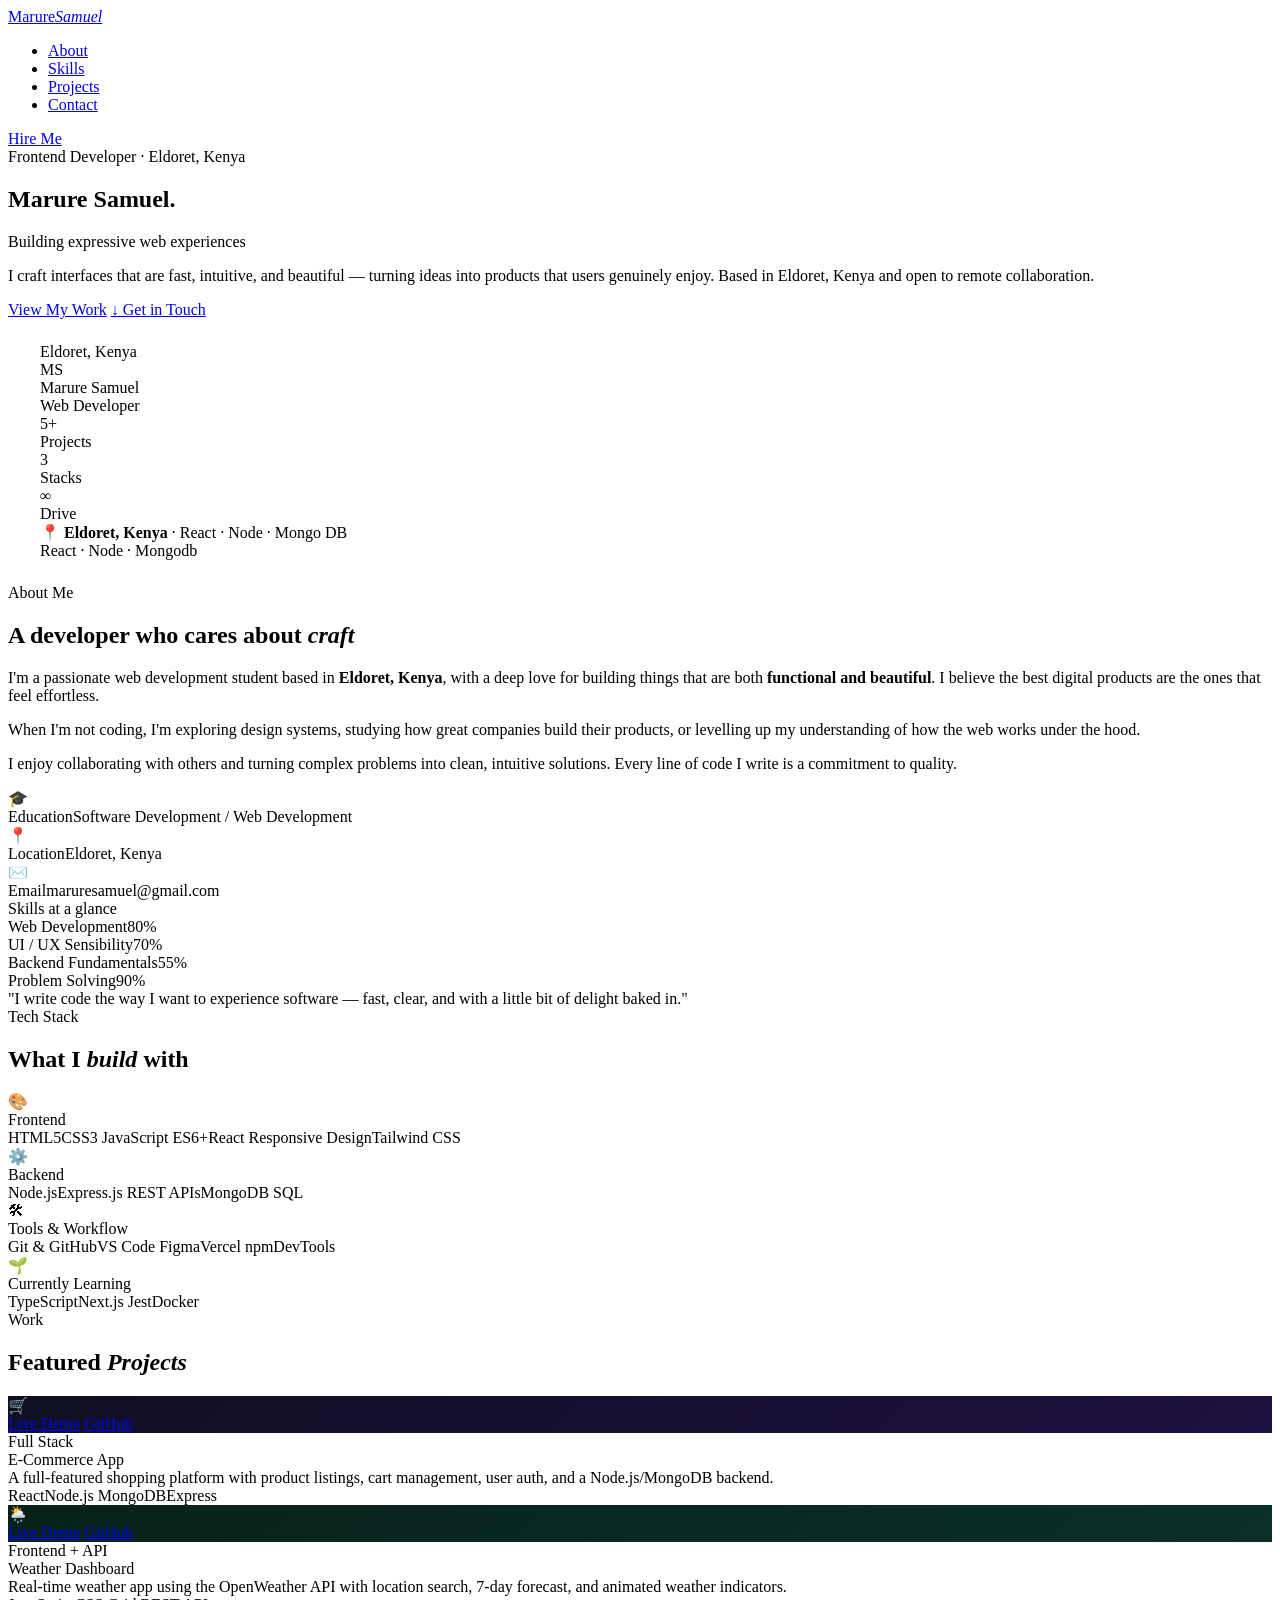
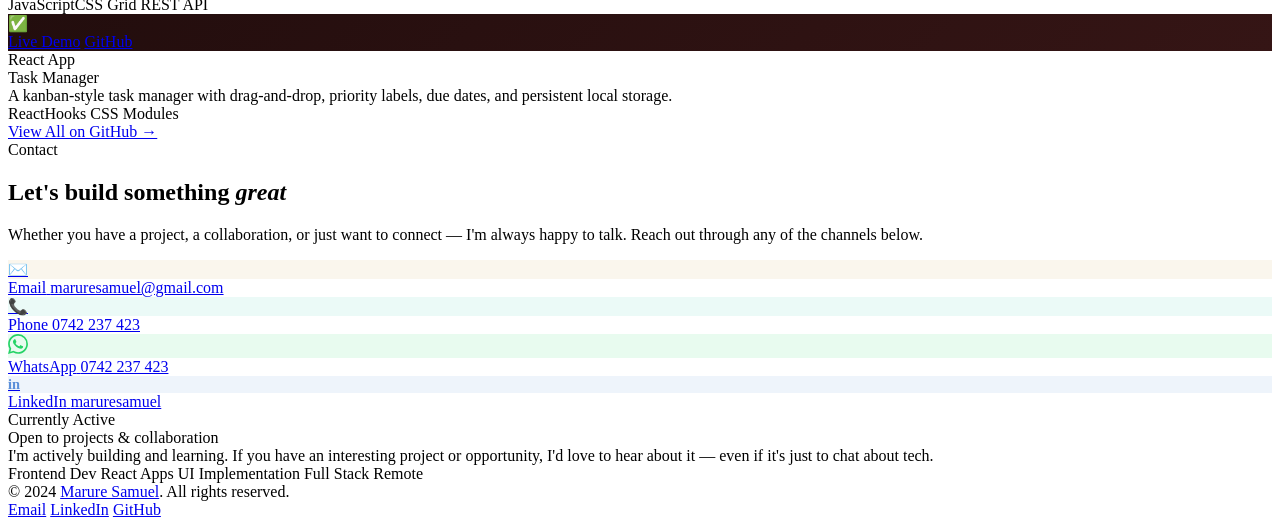
==== index.html @ 9e418465 "put script js on html file" ====
<!DOCTYPE html>
<html lang="en">
<head>
  <meta charset="UTF-8"/>
  <meta name="viewport" content="width=device-width, initial-scale=1.0"/>
  <title>Marure Samuel — Web Developer</title>
  <link href="https://fonts.googleapis.com/css2?family=Playfair+Display:ital,wght@0,700;0,900;1,700&family=Outfit:wght@300;400;500;600&display=swap" rel="stylesheet"/>
  <link rel="stylesheet" href="styles.css">
</head>
<body>
  <script src="script.js"></script>

<div id="cur"></div>
<div id="cur-ring"></div>

<!-- ── NAV ── -->
<nav id="nav">
  <a href="#hero" class="logo">Marure<em>Samuel</em></a>
  <div class="nav-right">
    <ul class="nav-links">
      <li><a href="#about">About</a></li>
      <li><a href="#skills">Skills</a></li>
      <li><a href="#projects">Projects</a></li>
      <li><a href="#contact">Contact</a></li>
    </ul>
    <a href="https://wa.me/254742237423?text=Hello%20Marure%2C%20I%20visited%20your%20portfolio%20and%20I%20am%20interested%20in%20your%20web%20development%20services.%20I%20would%20love%20to%20discuss%20a%20potential%20project%20with%20you.%20Are%20you%20available%20for%20a%20quick%20chat%3F" class="nav-cta" target="_blank">Hire Me</a>
  </div>
</nav>

<!-- ── HERO ── -->
<section id="hero">
  <div class="hero-left">
    <div class="hero-eyebrow">
      <div class="eyebrow-line"></div>
      <span class="eyebrow-text">Frontend Developer · Eldoret, Kenya</span>
    </div>
    <h1 class="hero-title">
      <span class="name-line">Marure</span>
      <span class="italic-line">Samuel.</span>
    </h1>
    <div class="hero-role">
      <span class="role-dot"></span>
      Building expressive web experiences
    </div>
    <p class="hero-desc">
      I craft interfaces that are fast, intuitive, and beautiful — turning ideas into products that users genuinely enjoy. Based in Eldoret, Kenya and open to remote collaboration.
    </p>
    <div class="hero-actions">
      <a href="#projects" class="btn-gold">View My Work</a>
      <a href="#contact" class="btn-ghost">↓ Get in Touch</a>
    </div>
  </div>

  <div class="hero-right">
    <div style="position:relative; padding:1.5rem 2rem;">
      <div class="chip chip-a">
        <span class="chip-dot" style="background:var(--mint)"></span>
        Eldoret, Kenya
      </div>
      <div class="id-card">
        <div class="id-card-top"></div>
        <div class="id-card-body">
          <div class="id-monogram">MS</div>
          <div class="id-name">Marure Samuel</div>
          <div class="id-role-label">Web Developer</div>
          <div class="id-divider"></div>
          <div class="id-stats">
            <div>
              <div class="id-stat-num">5+</div>
              <div class="id-stat-label">Projects</div>
            </div>
            <div>
              <div class="id-stat-num">3</div>
              <div class="id-stat-label">Stacks</div>
            </div>
            <div>
              <div class="id-stat-num">∞</div>
              <div class="id-stat-label">Drive</div>
            </div>
          </div>
          <div class="id-location">📍 <strong>Eldoret, Kenya</strong>&nbsp;·&nbsp;React · Node · Mongo DB</div>
        </div>
      </div>
      <div class="chip chip-b">
        <span class="chip-dot" style="background:var(--gold)"></span>
        React · Node · Mongodb
      </div>
    </div>
  </div>
</section>

<!-- ── ABOUT ── -->
<section id="about">
  <div class="about-layout">
    <div class="reveal">
      <div class="sec-label"><div class="sec-label-line"></div><span class="sec-label-text">About Me</span></div>
      <h2 class="sec-title">A developer who cares about <em>craft</em></h2>
      <div class="about-text">
        <p>I'm a passionate web development student based in <strong>Eldoret, Kenya</strong>, with a deep love for building things that are both <strong>functional and beautiful</strong>. I believe the best digital products are the ones that feel effortless.</p>
        <p>When I'm not coding, I'm exploring design systems, studying how great companies build their products, or levelling up my understanding of how the web works under the hood.</p>
        <p>I enjoy collaborating with others and turning complex problems into clean, intuitive solutions. Every line of code I write is a commitment to quality.</p>
      </div>
      <div class="about-facts">
        <div class="fact-row">
          <span class="fact-icon">🎓</span>
          <div><span class="fact-label">Education</span><span class="fact-value">Software Development / Web Development</span></div>
        </div>
        <div class="fact-row">
          <span class="fact-icon">📍</span>
          <div><span class="fact-label">Location</span><span class="fact-value">Eldoret, Kenya</span></div>
        </div>
        <div class="fact-row">
          <span class="fact-icon">✉️</span>
          <div><span class="fact-label">Email</span><span class="fact-value">maruresamuel@gmail.com</span></div>
        </div>
      </div>
    </div>

    <div class="reveal" style="transition-delay:.15s">
      <div class="glance-card">
        <div class="glance-title">Skills at a glance</div>
        <div class="glance-row">
          <div class="glance-row-top"><span class="glance-skill-name">Web Development</span><span class="glance-pct">80%</span></div>
          <div class="glance-bar"><div class="glance-fill" style="width:80%;background:linear-gradient(90deg,var(--gold),var(--coral));"></div></div>
        </div>
        <div class="glance-row">
          <div class="glance-row-top"><span class="glance-skill-name">UI / UX Sensibility</span><span class="glance-pct">70%</span></div>
          <div class="glance-bar"><div class="glance-fill" style="width:70%;background:linear-gradient(90deg,var(--mint),var(--gold));"></div></div>
        </div>
        <div class="glance-row">
          <div class="glance-row-top"><span class="glance-skill-name">Backend Fundamentals</span><span class="glance-pct">55%</span></div>
          <div class="glance-bar"><div class="glance-fill" style="width:55%;background:linear-gradient(90deg,var(--coral),var(--mint));"></div></div>
        </div>
        <div class="glance-row">
          <div class="glance-row-top"><span class="glance-skill-name">Problem Solving</span><span class="glance-pct">90%</span></div>
          <div class="glance-bar"><div class="glance-fill" style="width:90%;background:linear-gradient(90deg,var(--gold),var(--mint));"></div></div>
        </div>
        <div class="glance-quote">"I write code the way I want to experience software — fast, clear, and with a little bit of delight baked in."</div>
      </div>
    </div>
  </div>
</section>

<!-- ── SKILLS ── -->
<section id="skills">
  <div class="reveal">
    <div class="sec-label"><div class="sec-label-line"></div><span class="sec-label-text">Tech Stack</span></div>
    <h2 class="sec-title">What I <em>build</em> with</h2>
  </div>
  <div class="skills-layout">
    <div class="skill-block reveal">
      <div class="skill-block-icon">🎨</div>
      <div class="skill-block-title">Frontend</div>
      <div class="tag-list">
        <span class="tag">HTML5</span><span class="tag">CSS3</span>
        <span class="tag">JavaScript ES6+</span><span class="tag">React</span>
        <span class="tag">Responsive Design</span><span class="tag">Tailwind CSS</span>
      </div>
    </div>
    <div class="skill-block reveal" style="transition-delay:.08s">
      <div class="skill-block-icon">⚙️</div>
      <div class="skill-block-title">Backend</div>
      <div class="tag-list">
        <span class="tag">Node.js</span><span class="tag">Express.js</span>
        <span class="tag">REST APIs</span><span class="tag">MongoDB</span>
        <span class="tag">SQL</span>
      </div>
    </div>
    <div class="skill-block reveal" style="transition-delay:.16s">
      <div class="skill-block-icon">🛠</div>
      <div class="skill-block-title">Tools &amp; Workflow</div>
      <div class="tag-list">
        <span class="tag">Git &amp; GitHub</span><span class="tag">VS Code</span>
        <span class="tag">Figma</span><span class="tag">Vercel</span>
        <span class="tag">npm</span><span class="tag">DevTools</span>
      </div>
    </div>
    <div class="skill-block reveal" style="transition-delay:.24s">
      <div class="skill-block-icon">🌱</div>
      <div class="skill-block-title">Currently Learning</div>
      <div class="tag-list">
        <span class="tag learning">TypeScript</span><span class="tag learning">Next.js</span>
        <span class="tag learning">Jest</span><span class="tag learning">Docker</span>
      </div>
    </div>
  </div>
</section>

<!-- ── PROJECTS ── -->
<section id="projects">
  <div class="reveal">
    <div class="sec-label"><div class="sec-label-line"></div><span class="sec-label-text">Work</span></div>
    <h2 class="sec-title">Featured <em>Projects</em></h2>
  </div>
  <div class="projects-layout">

    <div class="proj reveal">
      <div class="proj-thumb" style="background:linear-gradient(135deg,#0f0f22,#1e1040);">
        🛒
        <div class="proj-thumb-overlay">
          <a href="#" class="proj-link filled">Live Demo</a>
          <a href="#" class="proj-link outline">GitHub</a>
        </div>
      </div>
      <div class="proj-body">
        <div class="proj-category" style="color:var(--gold)">Full Stack</div>
        <div class="proj-name">E-Commerce App</div>
        <div class="proj-desc">A full-featured shopping platform with product listings, cart management, user auth, and a Node.js/MongoDB backend.</div>
        <div class="proj-stack">
          <span class="proj-chip">React</span><span class="proj-chip">Node.js</span>
          <span class="proj-chip">MongoDB</span><span class="proj-chip">Express</span>
        </div>
      </div>
    </div>

    <div class="proj reveal" style="transition-delay:.1s">
      <div class="proj-thumb" style="background:linear-gradient(135deg,#07211a,#0a3028);">
        🌦️
        <div class="proj-thumb-overlay">
          <a href="#" class="proj-link filled">Live Demo</a>
          <a href="#" class="proj-link outline">GitHub</a>
        </div>
      </div>
      <div class="proj-body">
        <div class="proj-category" style="color:var(--mint)">Frontend + API</div>
        <div class="proj-name">Weather Dashboard</div>
        <div class="proj-desc">Real-time weather app using the OpenWeather API with location search, 7-day forecast, and animated weather indicators.</div>
        <div class="proj-stack">
          <span class="proj-chip">JavaScript</span><span class="proj-chip">CSS Grid</span>
          <span class="proj-chip">REST API</span>
        </div>
      </div>
    </div>

    <div class="proj reveal" style="transition-delay:.2s">
      <div class="proj-thumb" style="background:linear-gradient(135deg,#220d0d,#351515);">
        ✅
        <div class="proj-thumb-overlay">
          <a href="#" class="proj-link filled">Live Demo</a>
          <a href="#" class="proj-link outline">GitHub</a>
        </div>
      </div>
      <div class="proj-body">
        <div class="proj-category" style="color:var(--coral)">React App</div>
        <div class="proj-name">Task Manager</div>
        <div class="proj-desc">A kanban-style task manager with drag-and-drop, priority labels, due dates, and persistent local storage.</div>
        <div class="proj-stack">
          <span class="proj-chip">React</span><span class="proj-chip">Hooks</span>
          <span class="proj-chip">CSS Modules</span>
        </div>
      </div>
    </div>

  </div>
  <div class="view-more reveal">
    <a href="https://github.com/maruresamuel" class="btn-outline" target="_blank">View All on GitHub →</a>
  </div>
</section>

<!-- ── CONTACT ── -->
<section id="contact">
  <div class="contact-layout">
    <div class="reveal">
      <div class="sec-label"><div class="sec-label-line"></div><span class="sec-label-text">Contact</span></div>
      <h2 class="sec-title">Let's build something <em>great</em></h2>
      <p class="contact-sub">Whether you have a project, a collaboration, or just want to connect — I'm always happy to talk. Reach out through any of the channels below.</p>
      <div class="contact-cards">

        <a href="mailto:maruresamuel@gmail.com?subject=Web%20Development%20Enquiry%20%E2%80%94%20Let%27s%20Work%20Together&body=Hello%20Marure%2C%0A%0AI%20came%20across%20your%20portfolio%20and%20I%20am%20impressed%20by%20your%20work.%20I%20am%20interested%20in%20your%20web%20development%20services%20and%20would%20love%20to%20discuss%20a%20potential%20project%20with%20you.%0A%0AHere%20is%20a%20brief%20overview%20of%20what%20I%20have%20in%20mind%3A%0A%0A%5BPlease%20describe%20your%20project%20here%5D%0A%0AKindly%20let%20me%20know%20your%20availability%20for%20a%20call%20or%20meeting.%0A%0ALooking%20forward%20to%20hearing%20from%20you.%0A%0ABest%20regards%2C%0A%5BYour%20Name%5D" class="contact-card c-email">
          <div class="cc-icon" style="background:rgba(201,168,76,0.1);">✉️</div>
          <div>
            <span class="cc-label">Email</span>
            <span class="cc-value">maruresamuel@gmail.com</span>
          </div>
        </a>

        <a href="tel:+254742237423" class="contact-card c-phone">
          <div class="cc-icon" style="background:rgba(62,207,178,0.1);">📞</div>
          <div>
            <span class="cc-label">Phone</span>
            <span class="cc-value">0742 237 423</span>
          </div>
        </a>

        <!-- WhatsApp with pre-filled professional message -->
        <a href="https://wa.me/254742237423?text=Hello%20Marure%2C%20I%20visited%20your%20portfolio%20and%20I%20am%20interested%20in%20your%20web%20development%20services.%20I%20would%20love%20to%20discuss%20a%20potential%20project%20with%20you.%20Are%20you%20available%20for%20a%20quick%20chat%3F"
           class="contact-card c-whatsapp" target="_blank">
          <div class="cc-icon" style="background:rgba(37,211,102,0.1);">
            <svg width="20" height="20" viewBox="0 0 24 24" fill="#25d366">
              <path d="M17.472 14.382c-.297-.149-1.758-.867-2.03-.967-.273-.099-.471-.148-.67.15-.197.297-.767.966-.94 1.164-.173.199-.347.223-.644.075-.297-.15-1.255-.463-2.39-1.475-.883-.788-1.48-1.761-1.653-2.059-.173-.297-.018-.458.13-.606.134-.133.298-.347.446-.52.149-.174.198-.298.298-.497.099-.198.05-.371-.025-.52-.075-.149-.669-1.612-.916-2.207-.242-.579-.487-.5-.669-.51-.173-.008-.371-.01-.57-.01-.198 0-.52.074-.792.372-.272.297-1.04 1.016-1.04 2.479 0 1.462 1.065 2.875 1.213 3.074.149.198 2.096 3.2 5.077 4.487.709.306 1.262.489 1.694.625.712.227 1.36.195 1.871.118.571-.085 1.758-.719 2.006-1.413.248-.694.248-1.289.173-1.413-.074-.124-.272-.198-.57-.347m-5.421 7.403h-.004a9.87 9.87 0 01-5.031-1.378l-.361-.214-3.741.982.998-3.648-.235-.374a9.86 9.86 0 01-1.51-5.26c.001-5.45 4.436-9.884 9.888-9.884 2.64 0 5.122 1.03 6.988 2.898a9.825 9.825 0 012.893 6.994c-.003 5.45-4.437 9.884-9.885 9.884m8.413-18.297A11.815 11.815 0 0012.05 0C5.495 0 .16 5.335.157 11.892c0 2.096.547 4.142 1.588 5.945L.057 24l6.305-1.654a11.882 11.882 0 005.683 1.448h.005c6.554 0 11.89-5.335 11.893-11.893a11.821 11.821 0 00-3.48-8.413z"/>
            </svg>
          </div>
          <div>
            <span class="cc-label">WhatsApp</span>
            <span class="cc-value">0742 237 423</span>
          </div>
        </a>

        <a href="https://linkedin.com/in/maruresamuel" class="contact-card c-li" target="_blank">
          <div class="cc-icon" style="background:rgba(91,143,217,0.1); font-weight:700; font-size:.9rem; color:#5b8fd9;">in</div>
          <div>
            <span class="cc-label">LinkedIn</span>
            <span class="cc-value">maruresamuel</span>
          </div>
        </a>

      </div>
    </div>

    <div class="reveal" style="transition-delay:.15s">
      <div class="avail-block">
        <div class="avail-status"><span class="avail-dot"></span>Currently Active</div>
        <div class="avail-title">Open to projects &amp; collaboration</div>
        <div class="avail-desc">I'm actively building and learning. If you have an interesting project or opportunity, I'd love to hear about it — even if it's just to chat about tech.</div>
        <div class="avail-tags">
          <span class="avail-tag">Frontend Dev</span>
          <span class="avail-tag">React Apps</span>
          <span class="avail-tag">UI Implementation</span>
          <span class="avail-tag">Full Stack</span>
          <span class="avail-tag">Remote</span>
        </div>
      </div>
    </div>
  </div>
</section>

<!-- ── FOOTER ── -->
<footer>
  <span>© 2024 <a href="#hero">Marure Samuel</a>. All rights reserved.</span>
  <div class="footer-links">
    <a href="mailto:maruresamuel@gmail.com?subject=Web%20Development%20Enquiry%20%E2%80%94%20Let%27s%20Work%20Together&body=Hello%20Marure%2C%0A%0AI%20came%20across%20your%20portfolio%20and%20I%20am%20impressed%20by%20your%20work.%20I%20am%20interested%20in%20your%20web%20development%20services%20and%20would%20love%20to%20discuss%20a%20potential%20project%20with%20you.%0A%0AHere%20is%20a%20brief%20overview%20of%20what%20I%20have%20in%20mind%3A%0A%0A%5BPlease%20describe%20your%20project%20here%5D%0A%0AKindly%20let%20me%20know%20your%20availability%20for%20a%20call%20or%20meeting.%0A%0ALooking%20forward%20to%20hearing%20from%20you.%0A%0ABest%20regards%2C%0A%5BYour%20Name%5D">Email</a>
    <a href="https://linkedin.com/in/maruresamuel" target="_blank">LinkedIn</a>
    <a href="https://github.com/maruresamuel" target="_blank">GitHub</a>
  </div>
</footer>

</body>
</html>
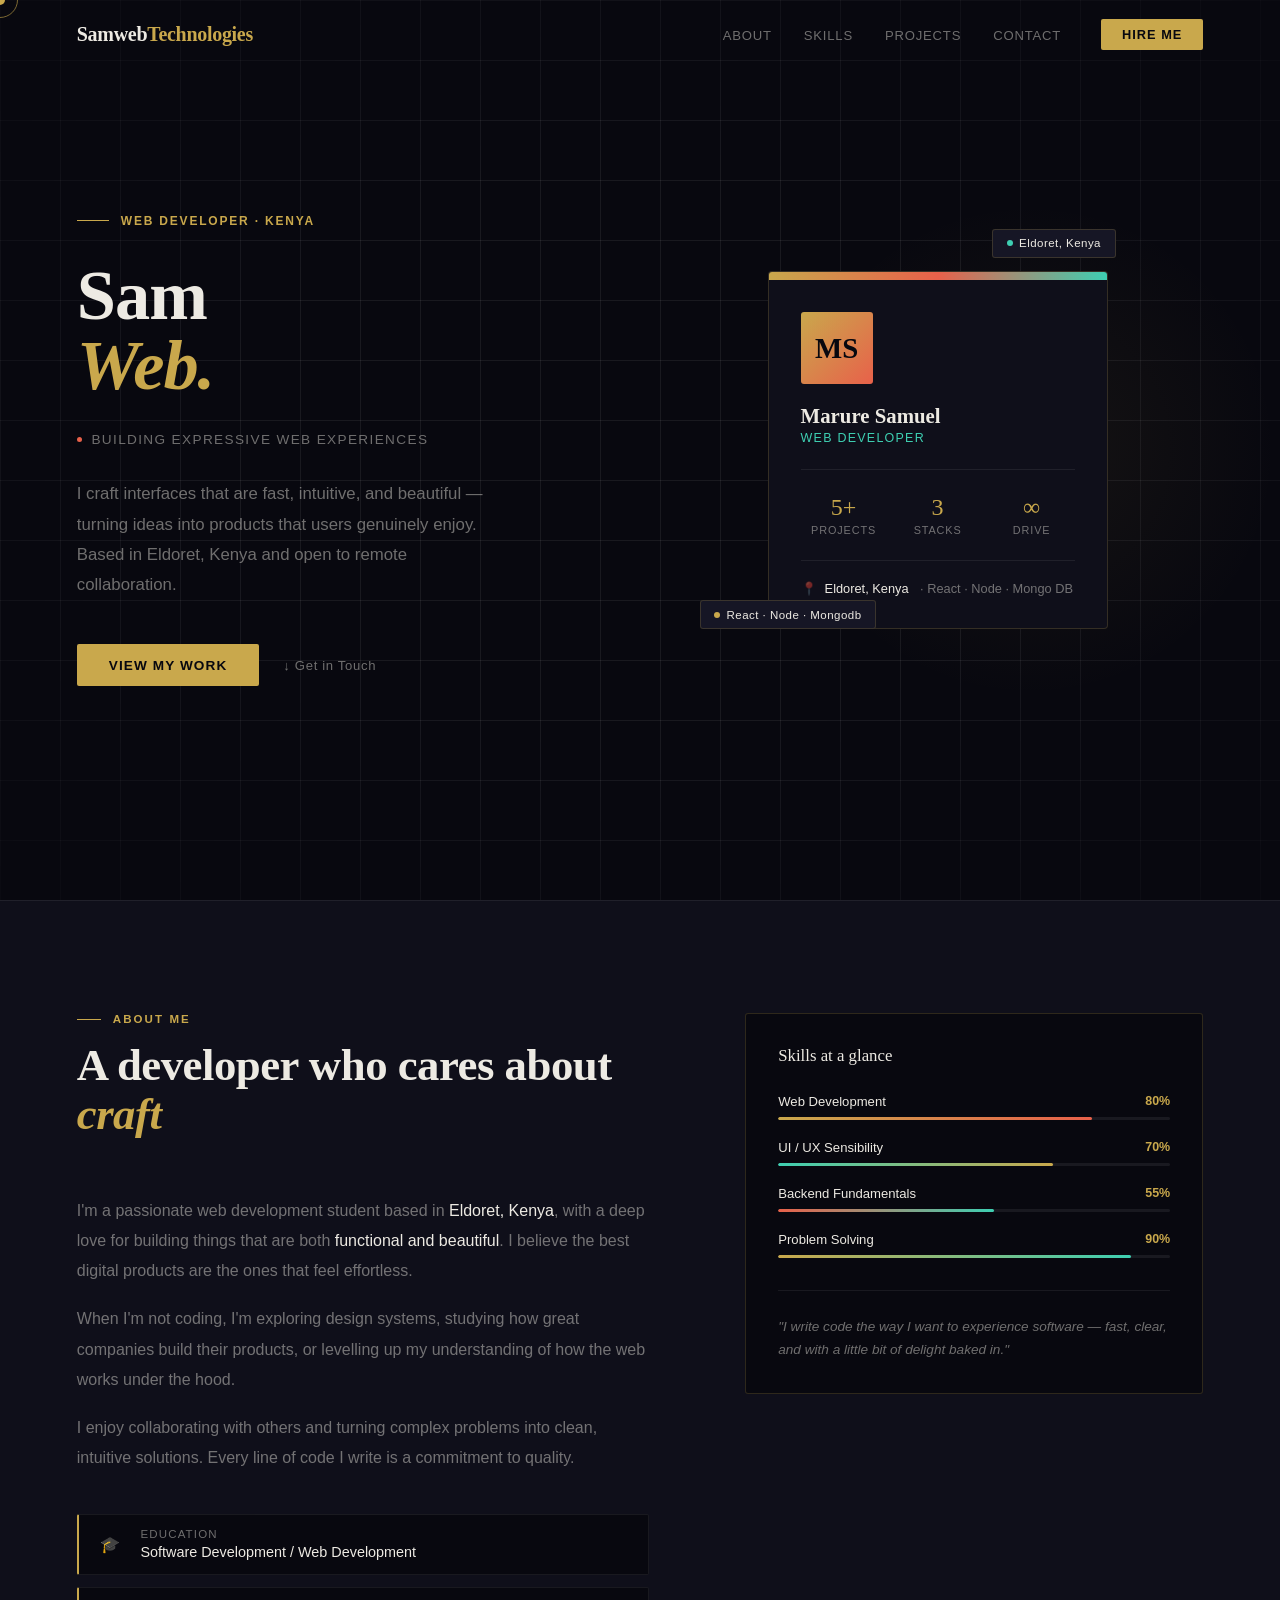
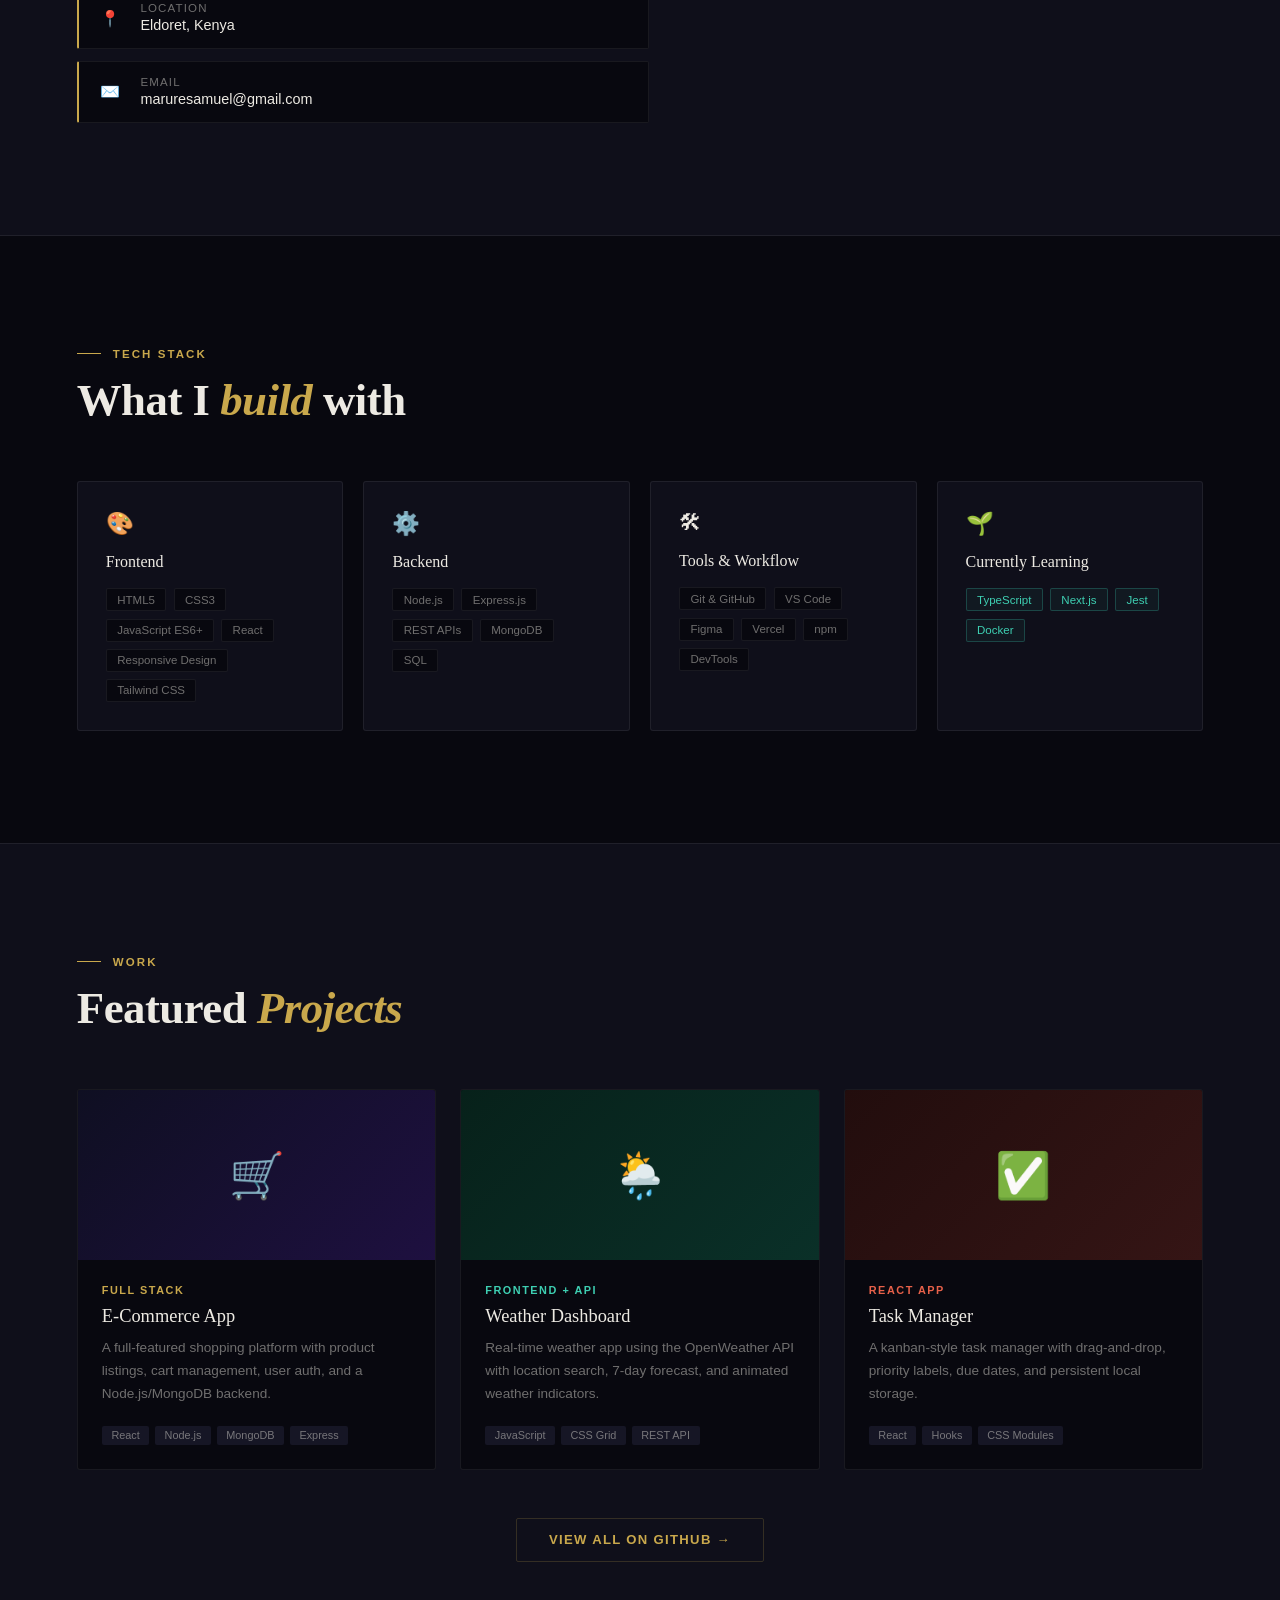
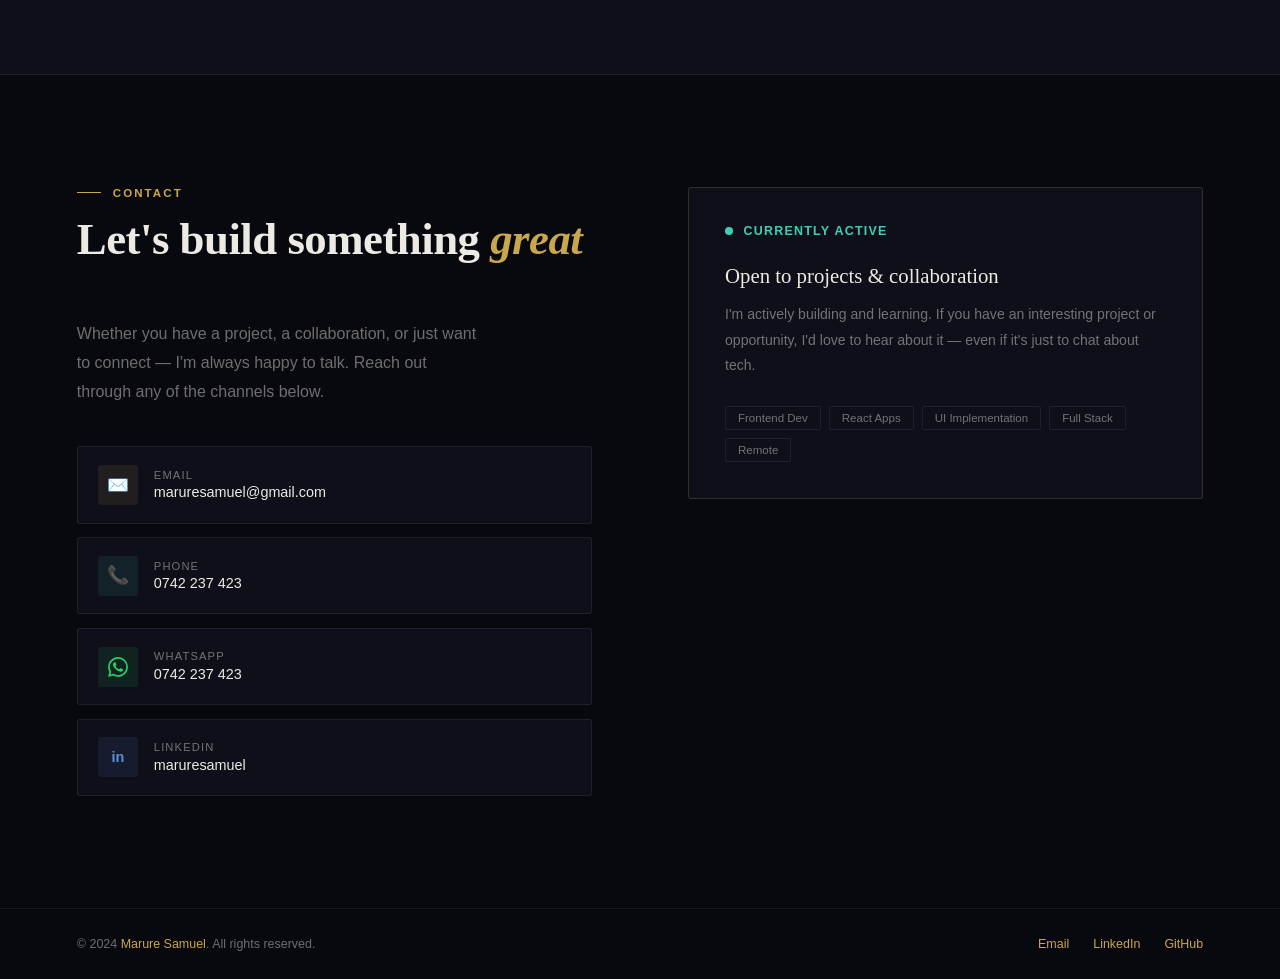
==== commit 52c40122: "Branding my portofolio" ====
--- a/index.html
+++ b/index.html
@@ -3,19 +3,18 @@
 <head>
   <meta charset="UTF-8"/>
   <meta name="viewport" content="width=device-width, initial-scale=1.0"/>
-  <title>Marure Samuel — Web Developer</title>
+  <title>Samweb technologies</title>
   <link href="https://fonts.googleapis.com/css2?family=Playfair+Display:ital,wght@0,700;0,900;1,700&family=Outfit:wght@300;400;500;600&display=swap" rel="stylesheet"/>
   <link rel="stylesheet" href="styles.css">
 </head>
 <body>
-  <script src="script.js"></script>
 
 <div id="cur"></div>
 <div id="cur-ring"></div>
 
 <!-- ── NAV ── -->
 <nav id="nav">
-  <a href="#hero" class="logo">Marure<em>Samuel</em></a>
+  <a href="#hero" class="logo">Samweb<em>Technologies</em></a>
   <div class="nav-right">
     <ul class="nav-links">
       <li><a href="#about">About</a></li>
@@ -32,11 +31,11 @@
   <div class="hero-left">
     <div class="hero-eyebrow">
       <div class="eyebrow-line"></div>
-      <span class="eyebrow-text">Frontend Developer · Eldoret, Kenya</span>
+      <span class="eyebrow-text">Web Developer · Kenya</span>
     </div>
     <h1 class="hero-title">
-      <span class="name-line">Marure</span>
-      <span class="italic-line">Samuel.</span>
+      <span class="name-line">Sam</span>
+      <span class="italic-line">Web.</span>
     </h1>
     <div class="hero-role">
       <span class="role-dot"></span>
@@ -333,6 +332,8 @@
     <a href="https://github.com/maruresamuel" target="_blank">GitHub</a>
   </div>
 </footer>
+  
+  <script src="script.js"></script>
 
 </body>
 </html>
--- a/styles.css
+++ b/styles.css
@@ -0,0 +1,362 @@
+ 
+    *, *::before, *::after { margin: 0; padding: 0; box-sizing: border-box; }
+
+    :root {
+      --bg:       #08080f;
+      --surface:  #0f0f1a;
+      --surface2: #161625;
+      --gold:     #c9a84c;
+      --gold-lt:  #e8c97a;
+      --coral:    #e8614a;
+      --mint:     #3ecfb2;
+      --text:     #edeae3;
+      --muted:    rgba(237,234,227,0.45);
+      --border:   rgba(255,255,255,0.07);
+      --border2:  rgba(201,168,76,0.2);
+    }
+
+    html { scroll-behavior: smooth; }
+
+    body {
+      background: var(--bg);
+      color: var(--text);
+      font-family: 'Outfit', sans-serif;
+      font-weight: 300;
+      overflow-x: hidden;
+      cursor: none;
+    }
+
+    /* ── CURSOR ── */
+    #cur {
+      width:10px; height:10px; background:var(--gold);
+      border-radius:50%; position:fixed; top:0; left:0;
+      pointer-events:none; z-index:9999;
+      transform:translate(-50%,-50%);
+    }
+    #cur-ring {
+      width:36px; height:36px; border:1px solid var(--gold);
+      border-radius:50%; position:fixed; top:0; left:0;
+      pointer-events:none; z-index:9998;
+      transform:translate(-50%,-50%);
+      transition:width .25s, height .25s; opacity:.6;
+    }
+
+    /* ── NAV ── */
+    nav {
+      position:fixed; top:0; left:0; right:0; z-index:200;
+      padding:0 6vw; height:70px;
+      display:flex; align-items:center; justify-content:space-between;
+      transition:background .4s, border-color .4s;
+      border-bottom:1px solid transparent;
+    }
+    nav.stuck {
+      background:rgba(8,8,15,0.92);
+      backdrop-filter:blur(20px);
+      border-color:var(--border);
+    }
+    .logo {
+      font-family:'Playfair Display', serif;
+      font-weight:900; font-size:1.25rem;
+      color:var(--text); text-decoration:none; letter-spacing:-0.3px;
+    }
+    .logo em { color:var(--gold); font-style:normal; }
+    .nav-right { display:flex; align-items:center; gap:2.5rem; }
+    .nav-links { display:flex; gap:2rem; list-style:none; }
+    .nav-links a {
+      font-size:.82rem; font-weight:500; letter-spacing:.06em; text-transform:uppercase;
+      color:var(--muted); text-decoration:none; transition:color .2s;
+    }
+    .nav-links a:hover { color:var(--text); }
+    .nav-cta {
+      font-size:.8rem; font-weight:600; letter-spacing:.08em; text-transform:uppercase;
+      color:var(--bg); background:var(--gold);
+      padding:.5rem 1.3rem; border-radius:2px; text-decoration:none;
+      transition:background .2s, transform .2s;
+    }
+    .nav-cta:hover { background:var(--gold-lt); transform:translateY(-1px); }
+
+    /* ── HERO ── */
+    #hero {
+      min-height:100vh;
+      display:grid; grid-template-columns:1fr 1fr;
+      padding:0 6vw; align-items:center; gap:4rem;
+      position:relative; overflow:hidden;
+    }
+    #hero::before {
+      content:''; position:absolute; inset:0;
+      background-image:
+        linear-gradient(var(--border) 1px, transparent 1px),
+        linear-gradient(90deg, var(--border) 1px, transparent 1px);
+      background-size:60px 60px;
+      mask-image:radial-gradient(ellipse 80% 80% at 50% 50%, black 40%, transparent 100%);
+      pointer-events:none;
+    }
+    #hero::after {
+      content:''; position:absolute;
+      width:500px; height:500px;
+      background:radial-gradient(circle, rgba(201,168,76,0.07) 0%, transparent 70%);
+      top:50%; right:0; transform:translateY(-50%); pointer-events:none;
+    }
+    .hero-left { position:relative; z-index:1; }
+    .hero-eyebrow {
+      display:flex; align-items:center; gap:.75rem; margin-bottom:2rem;
+      opacity:0; animation:fadeUp .6s .1s ease forwards;
+    }
+    .eyebrow-line { width:32px; height:1px; background:var(--gold); }
+    .eyebrow-text { font-size:.75rem; font-weight:600; letter-spacing:.15em; text-transform:uppercase; color:var(--gold); }
+    .hero-title {
+      font-family:'Playfair Display', serif; font-weight:900;
+      font-size:clamp(3rem, 5.5vw, 5.5rem);
+      line-height:1.0; letter-spacing:-1px; margin-bottom:1.75rem;
+      opacity:0; animation:fadeUp .6s .2s ease forwards;
+    }
+    .hero-title .name-line { display:block; }
+    .hero-title .italic-line { display:block; font-style:italic; color:var(--gold); }
+    .hero-role {
+      display:inline-flex; align-items:center; gap:.6rem;
+      font-size:.85rem; font-weight:500; letter-spacing:.1em; text-transform:uppercase;
+      color:var(--muted); margin-bottom:2rem;
+      opacity:0; animation:fadeUp .6s .3s ease forwards;
+    }
+    .role-dot { width:5px; height:5px; border-radius:50%; background:var(--coral); }
+    .hero-desc {
+      font-size:1.05rem; line-height:1.8; color:var(--muted); max-width:420px;
+      margin-bottom:2.75rem;
+      opacity:0; animation:fadeUp .6s .4s ease forwards;
+    }
+    .hero-actions {
+      display:flex; align-items:center; gap:1.5rem;
+      opacity:0; animation:fadeUp .6s .5s ease forwards;
+    }
+    .btn-gold {
+      background:var(--gold); color:var(--bg);
+      font-family:'Outfit',sans-serif; font-weight:600;
+      font-size:.85rem; letter-spacing:.08em; text-transform:uppercase;
+      padding:.85rem 2rem; border-radius:2px; text-decoration:none;
+      transition:background .2s, transform .2s, box-shadow .2s;
+    }
+    .btn-gold:hover { background:var(--gold-lt); transform:translateY(-2px); box-shadow:0 12px 32px rgba(201,168,76,0.25); }
+    .btn-ghost {
+      font-size:.82rem; font-weight:500; letter-spacing:.05em;
+      color:var(--muted); text-decoration:none;
+      display:flex; align-items:center; gap:.4rem; transition:color .2s;
+    }
+    .btn-ghost:hover { color:var(--text); }
+
+    /* Hero card */
+    .hero-right {
+      position:relative; z-index:1;
+      display:flex; justify-content:center;
+      opacity:0; animation:fadeUp .7s .4s ease forwards;
+    }
+    .id-card {
+      width:340px; background:var(--surface);
+      border:1px solid var(--border2); border-radius:4px; overflow:hidden;
+    }
+    .id-card-top { height:8px; background:linear-gradient(90deg, var(--gold), var(--coral), var(--mint)); }
+    .id-card-body { padding:2rem; }
+    .id-monogram {
+      width:72px; height:72px;
+      background:linear-gradient(135deg, var(--gold), var(--coral));
+      border-radius:3px; display:flex; align-items:center; justify-content:center;
+      font-family:'Playfair Display',serif; font-weight:900;
+      font-size:1.8rem; color:var(--bg); margin-bottom:1.25rem;
+    }
+    .id-name { font-family:'Playfair Display',serif; font-size:1.3rem; font-weight:700; margin-bottom:.2rem; }
+    .id-role-label { font-size:.78rem; letter-spacing:.1em; text-transform:uppercase; color:var(--mint); margin-bottom:1.5rem; font-weight:500; }
+    .id-divider { height:1px; background:var(--border); margin-bottom:1.5rem; }
+    .id-stats { display:grid; grid-template-columns:1fr 1fr 1fr; gap:.5rem; text-align:center; }
+    .id-stat-num { font-family:'Playfair Display',serif; font-size:1.5rem; color:var(--gold); }
+    .id-stat-label { font-size:.68rem; color:var(--muted); text-transform:uppercase; letter-spacing:.08em; margin-top:.15rem; }
+    .id-location {
+      margin-top:1.5rem; padding-top:1.25rem; border-top:1px solid var(--border);
+      font-size:.8rem; color:var(--muted); display:flex; align-items:center; gap:.5rem;
+    }
+    .id-location strong { color:var(--text); font-weight:500; }
+    .chip {
+      position:absolute; background:var(--surface2); border:1px solid var(--border2);
+      border-radius:3px; padding:.45rem .85rem;
+      font-size:.72rem; font-weight:500; letter-spacing:.04em;
+      display:flex; align-items:center; gap:.4rem;
+      animation:chipFloat 4s ease-in-out infinite;
+    }
+    .chip-dot { width:6px; height:6px; border-radius:50%; }
+    .chip-a { top:-18px; right:24px; animation-delay:0s; }
+    .chip-b { bottom:24px; left:-36px; animation-delay:2s; }
+    @keyframes chipFloat { 0%,100%{transform:translateY(0);} 50%{transform:translateY(-7px);} }
+
+    /* ── SECTION BASE ── */
+    section { padding:7rem 6vw; position:relative; }
+    .sec-label { display:flex; align-items:center; gap:.75rem; margin-bottom:1rem; }
+    .sec-label-line { width:24px; height:1px; background:var(--gold); }
+    .sec-label-text { font-size:.72rem; font-weight:600; letter-spacing:.18em; text-transform:uppercase; color:var(--gold); }
+    .sec-title {
+      font-family:'Playfair Display',serif; font-weight:900;
+      font-size:clamp(2rem, 3.5vw, 3rem);
+      letter-spacing:-0.5px; line-height:1.1; margin-bottom:3.5rem;
+    }
+    .sec-title em { font-style:italic; color:var(--gold); }
+    .reveal { opacity:0; transform:translateY(28px); transition:opacity .7s ease, transform .7s ease; }
+    .reveal.on { opacity:1; transform:translateY(0); }
+
+    /* ── ABOUT ── */
+    #about { background:var(--surface); border-top:1px solid var(--border); border-bottom:1px solid var(--border); }
+    .about-layout { display:grid; grid-template-columns:5fr 4fr; gap:6rem; align-items:start; }
+    .about-text p { color:var(--muted); line-height:1.9; margin-bottom:1.1rem; font-size:1rem; }
+    .about-text p strong { color:var(--text); font-weight:500; }
+    .about-facts { margin-top:2.5rem; display:flex; flex-direction:column; gap:.75rem; }
+    .fact-row {
+      display:flex; align-items:center; gap:1rem;
+      padding:.85rem 1.1rem; background:var(--bg);
+      border:1px solid var(--border); border-left:2px solid var(--gold);
+      border-radius:2px; transition:border-color .2s, transform .2s;
+    }
+    .fact-row:hover { border-color:var(--border2); transform:translateX(4px); }
+    .fact-icon { font-size:1rem; width:28px; text-align:center; flex-shrink:0; }
+    .fact-label { font-size:.72rem; text-transform:uppercase; letter-spacing:.1em; color:var(--muted); display:block; margin-bottom:.15rem; }
+    .fact-value { font-size:.9rem; font-weight:500; color:var(--text); }
+    .glance-card {
+      background:var(--bg); border:1px solid var(--border2);
+      border-radius:3px; padding:2rem; position:sticky; top:90px;
+    }
+    .glance-title { font-family:'Playfair Display',serif; font-size:1.05rem; margin-bottom:1.75rem; }
+    .glance-row { margin-bottom:1.25rem; }
+    .glance-row-top { display:flex; justify-content:space-between; margin-bottom:.5rem; }
+    .glance-skill-name { font-size:.82rem; font-weight:500; color:var(--text); }
+    .glance-pct { font-size:.78rem; color:var(--gold); font-weight:600; }
+    .glance-bar { height:3px; background:var(--border); border-radius:2px; overflow:hidden; }
+    .glance-fill { height:100%; border-radius:2px; }
+    .glance-quote {
+      margin-top:2rem; padding-top:1.5rem; border-top:1px solid var(--border);
+      font-size:.85rem; color:var(--muted); font-style:italic; line-height:1.7;
+    }
+
+    /* ── SKILLS ── */
+    #skills { background:var(--bg); }
+    .skills-layout { display:grid; grid-template-columns:repeat(4,1fr); gap:1.25rem; }
+    .skill-block {
+      background:var(--surface); border:1px solid var(--border);
+      border-radius:3px; padding:1.75rem;
+      transition:border-color .25s, transform .25s;
+    }
+    .skill-block:hover { border-color:var(--border2); transform:translateY(-3px); }
+    .skill-block-icon { font-size:1.4rem; margin-bottom:1rem; }
+    .skill-block-title { font-family:'Playfair Display',serif; font-size:1rem; margin-bottom:1.1rem; }
+    .tag-list { display:flex; flex-wrap:wrap; gap:.45rem; }
+    .tag {
+      font-size:.72rem; font-weight:500; padding:.28rem .65rem;
+      border-radius:2px; background:var(--bg); border:1px solid var(--border);
+      color:var(--muted); transition:border-color .2s, color .2s;
+    }
+    .tag:hover { border-color:var(--gold); color:var(--gold); }
+    .tag.learning { border-color:rgba(62,207,178,0.25); color:var(--mint); background:rgba(62,207,178,0.05); }
+
+    /* ── PROJECTS ── */
+    #projects { background:var(--surface); border-top:1px solid var(--border); border-bottom:1px solid var(--border); }
+    .projects-layout { display:grid; grid-template-columns:repeat(3,1fr); gap:1.5rem; }
+    .proj {
+      background:var(--bg); border:1px solid var(--border);
+      border-radius:3px; overflow:hidden; display:flex; flex-direction:column;
+      transition:border-color .25s, transform .3s, box-shadow .3s;
+    }
+    .proj:hover { border-color:var(--border2); transform:translateY(-5px); box-shadow:0 24px 48px rgba(0,0,0,0.4); }
+    .proj:hover .proj-thumb-overlay { opacity:1; }
+    .proj-thumb {
+      height:170px; position:relative;
+      display:flex; align-items:center; justify-content:center;
+      font-size:2.8rem;
+    }
+    .proj-thumb-overlay {
+      position:absolute; inset:0; background:rgba(8,8,15,0.78);
+      display:flex; align-items:center; justify-content:center; gap:.85rem;
+      opacity:0; transition:opacity .3s;
+    }
+    .proj-link {
+      font-size:.75rem; font-weight:600; letter-spacing:.08em; text-transform:uppercase;
+      padding:.5rem 1.1rem; border-radius:2px; text-decoration:none; transition:background .2s;
+    }
+    .proj-link.filled { background:var(--gold); color:var(--bg); }
+    .proj-link.filled:hover { background:var(--gold-lt); }
+    .proj-link.outline { border:1px solid rgba(255,255,255,0.3); color:var(--text); }
+    .proj-link.outline:hover { border-color:var(--text); }
+    .proj-body { padding:1.5rem; flex:1; display:flex; flex-direction:column; }
+    .proj-category { font-size:.68rem; font-weight:600; letter-spacing:.14em; text-transform:uppercase; margin-bottom:.6rem; }
+    .proj-name { font-family:'Playfair Display',serif; font-size:1.15rem; margin-bottom:.6rem; }
+    .proj-desc { font-size:.85rem; color:var(--muted); line-height:1.7; flex:1; margin-bottom:1.25rem; }
+    .proj-stack { display:flex; flex-wrap:wrap; gap:.35rem; }
+    .proj-chip { font-size:.68rem; font-weight:500; padding:.22rem .6rem; border-radius:2px; background:var(--surface2); color:var(--muted); }
+    .view-more { text-align:center; margin-top:3rem; }
+    .btn-outline {
+      display:inline-flex; align-items:center; gap:.5rem;
+      font-size:.82rem; font-weight:600; letter-spacing:.1em; text-transform:uppercase;
+      color:var(--gold); border:1px solid var(--border2);
+      padding:.85rem 2rem; border-radius:2px; text-decoration:none;
+      transition:background .2s, transform .2s;
+    }
+    .btn-outline:hover { background:rgba(201,168,76,0.08); transform:translateY(-2px); }
+
+    /* ── CONTACT ── */
+    #contact { background:var(--bg); }
+    .contact-layout { display:grid; grid-template-columns:1fr 1fr; gap:6rem; align-items:start; }
+    .contact-sub { color:var(--muted); line-height:1.8; margin-bottom:2.5rem; font-size:1rem; max-width:400px; }
+    .contact-cards { display:flex; flex-direction:column; gap:.85rem; }
+    .contact-card {
+      display:flex; align-items:center; gap:1rem;
+      background:var(--surface); border:1px solid var(--border);
+      padding:1.1rem 1.25rem; border-radius:3px; text-decoration:none; color:var(--text);
+      transition:border-color .2s, transform .2s, background .2s;
+    }
+    .contact-card:hover { transform:translateX(5px); }
+    .contact-card.c-email:hover     { border-color:var(--gold);  background:rgba(201,168,76,0.05); }
+    .contact-card.c-phone:hover     { border-color:var(--mint);  background:rgba(62,207,178,0.05); }
+    .contact-card.c-whatsapp:hover  { border-color:#25d366;      background:rgba(37,211,102,0.05); }
+    .contact-card.c-li:hover        { border-color:#5b8fd9;      background:rgba(91,143,217,0.05); }
+    .cc-icon {
+      width:40px; height:40px; border-radius:3px;
+      display:flex; align-items:center; justify-content:center;
+      font-size:1.1rem; flex-shrink:0;
+    }
+    .cc-label { font-size:.7rem; text-transform:uppercase; letter-spacing:.1em; color:var(--muted); display:block; margin-bottom:.15rem; }
+    .cc-value { font-size:.9rem; font-weight:500; }
+    .avail-block {
+      background:var(--surface); border:1px solid var(--border2);
+      border-radius:3px; padding:2.25rem;
+    }
+    .avail-status {
+      display:flex; align-items:center; gap:.65rem;
+      font-size:.78rem; font-weight:600; letter-spacing:.1em; text-transform:uppercase;
+      color:var(--mint); margin-bottom:1.5rem;
+    }
+    .avail-dot { width:8px; height:8px; border-radius:50%; background:var(--mint); animation:pulse 1.8s infinite; }
+    @keyframes pulse { 0%,100%{opacity:1;box-shadow:0 0 0 0 rgba(62,207,178,0.4);} 60%{opacity:.7;box-shadow:0 0 0 6px transparent;} }
+    .avail-title { font-family:'Playfair Display',serif; font-size:1.3rem; margin-bottom:.85rem; line-height:1.3; }
+    .avail-desc { font-size:.88rem; color:var(--muted); line-height:1.8; margin-bottom:1.75rem; }
+    .avail-tags { display:flex; flex-wrap:wrap; gap:.5rem; }
+    .avail-tag { font-size:.72rem; font-weight:500; padding:.3rem .75rem; border-radius:2px; border:1px solid var(--border); color:var(--muted); }
+
+    /* ── FOOTER ── */
+    footer {
+      border-top:1px solid var(--border); padding:1.75rem 6vw;
+      display:flex; justify-content:space-between; align-items:center;
+      font-size:.78rem; color:var(--muted);
+    }
+    footer a { color:var(--gold); text-decoration:none; font-weight:500; }
+    .footer-links { display:flex; gap:1.5rem; }
+
+    @keyframes fadeUp { from{opacity:0;transform:translateY(18px);} to{opacity:1;transform:translateY(0);} }
+
+    /* ── RESPONSIVE ── */
+    @media(max-width:900px) {
+      #hero { grid-template-columns:1fr; padding-top:7rem; }
+      .hero-right { display:none; }
+      .about-layout, .contact-layout { grid-template-columns:1fr; gap:3rem; }
+      .skills-layout { grid-template-columns:1fr 1fr; }
+      .projects-layout { grid-template-columns:1fr; }
+      .nav-links, .nav-cta { display:none; }
+      footer { flex-direction:column; gap:.75rem; text-align:center; }
+    }
+    @media(max-width:600px) {
+      .skills-layout { grid-template-columns:1fr; }
+      section { padding:5rem 5vw; }
+    }
+  
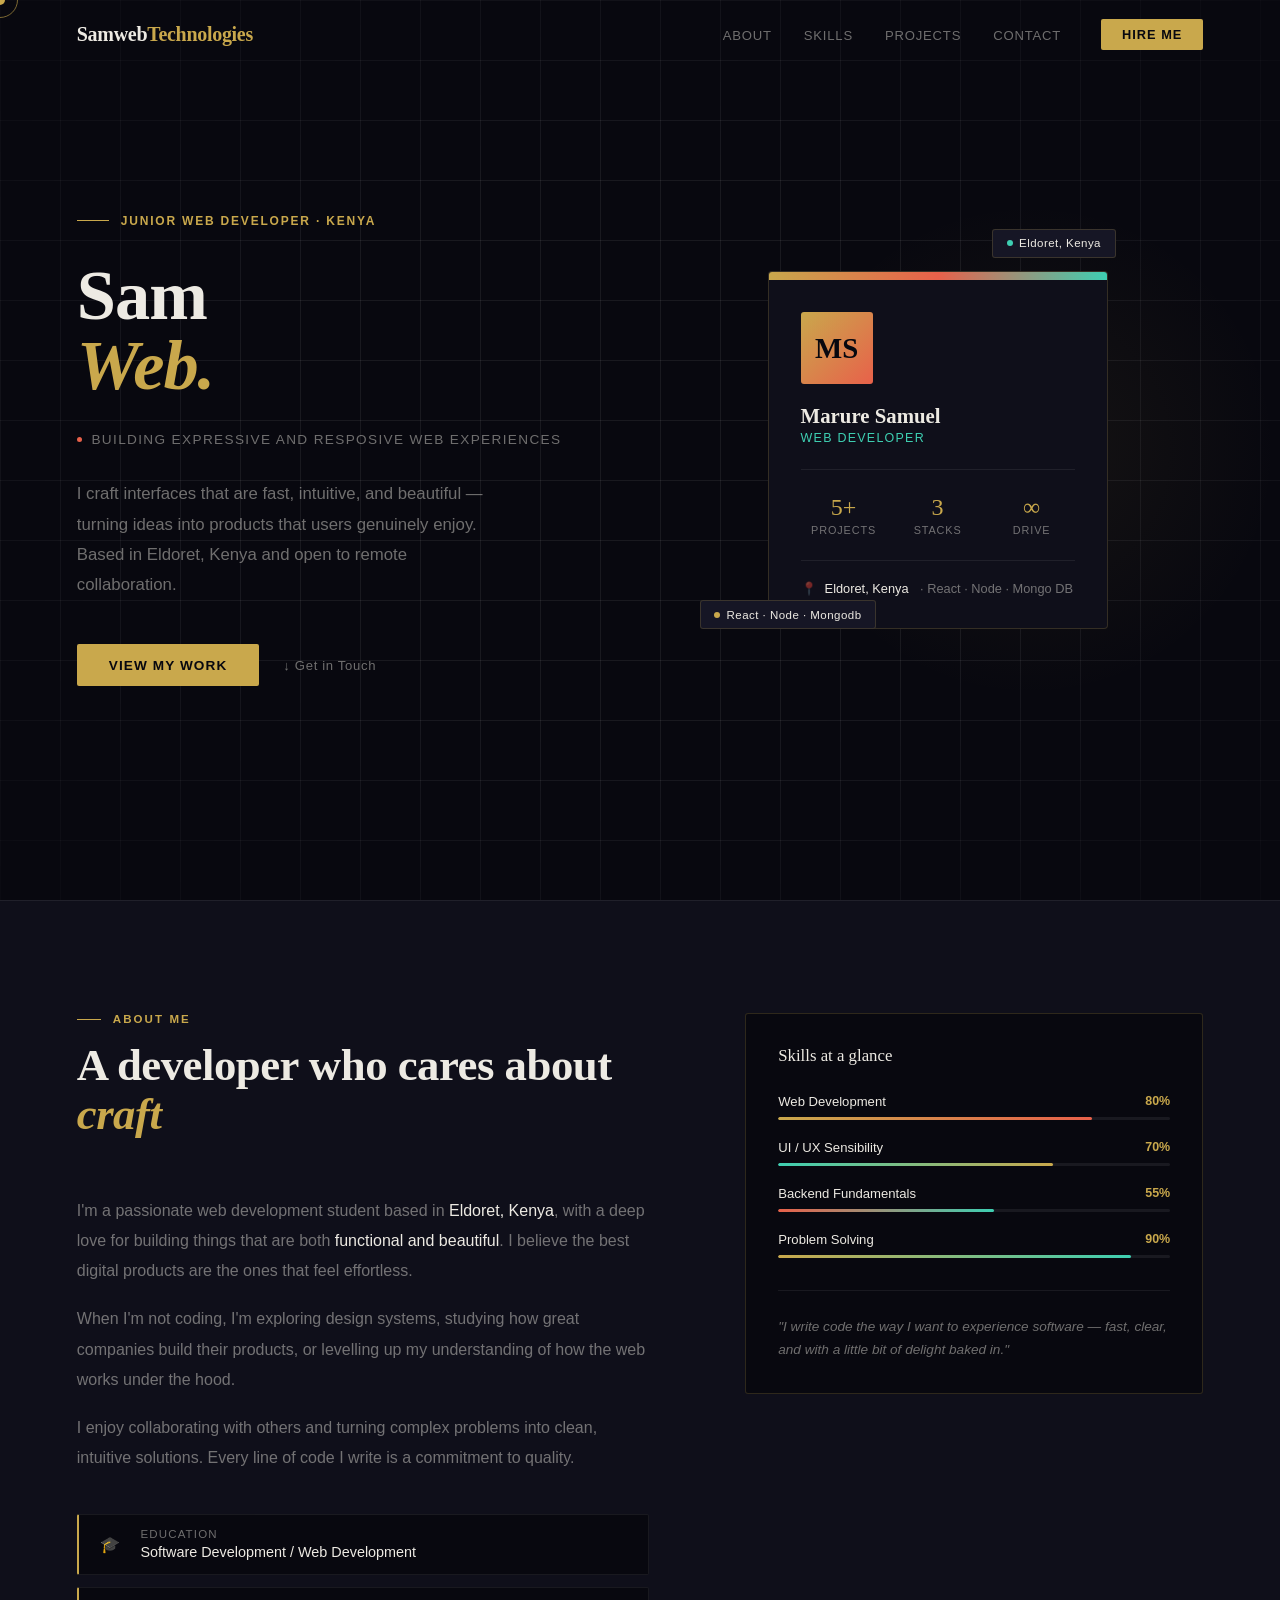
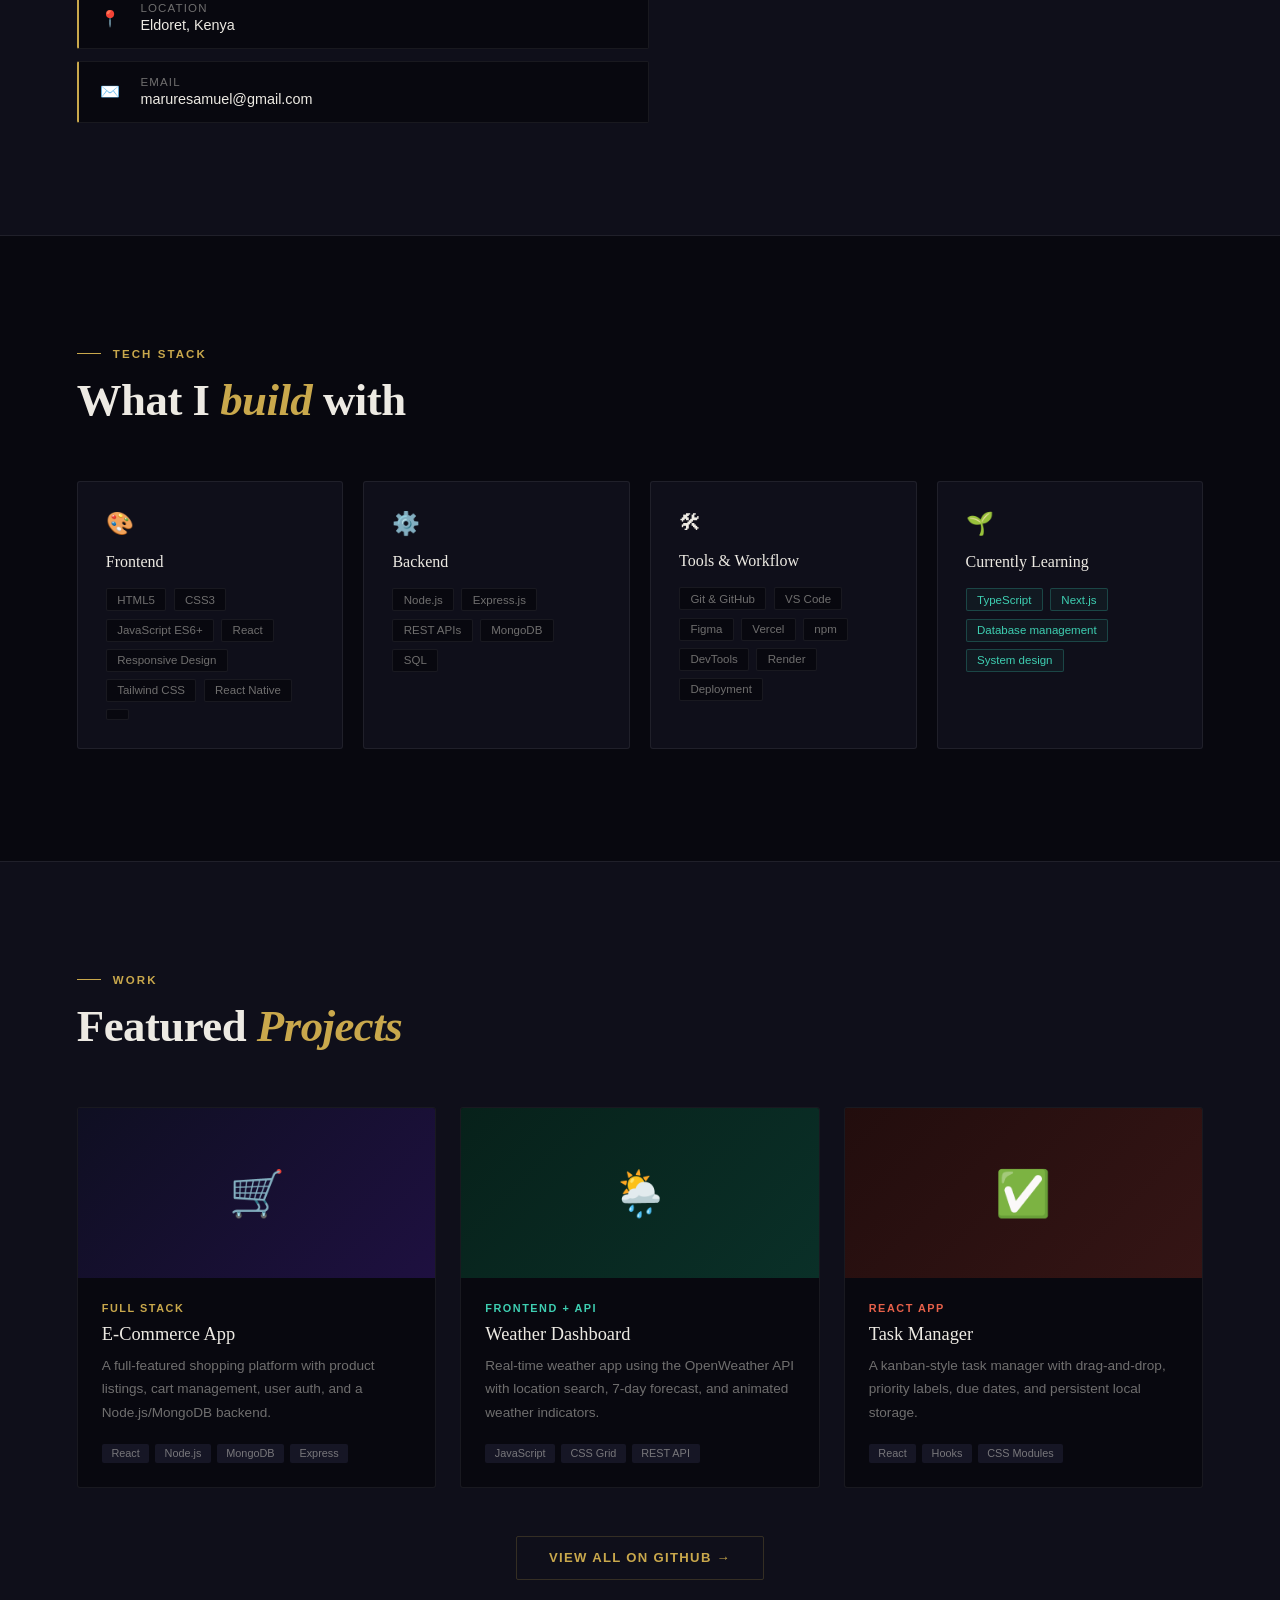
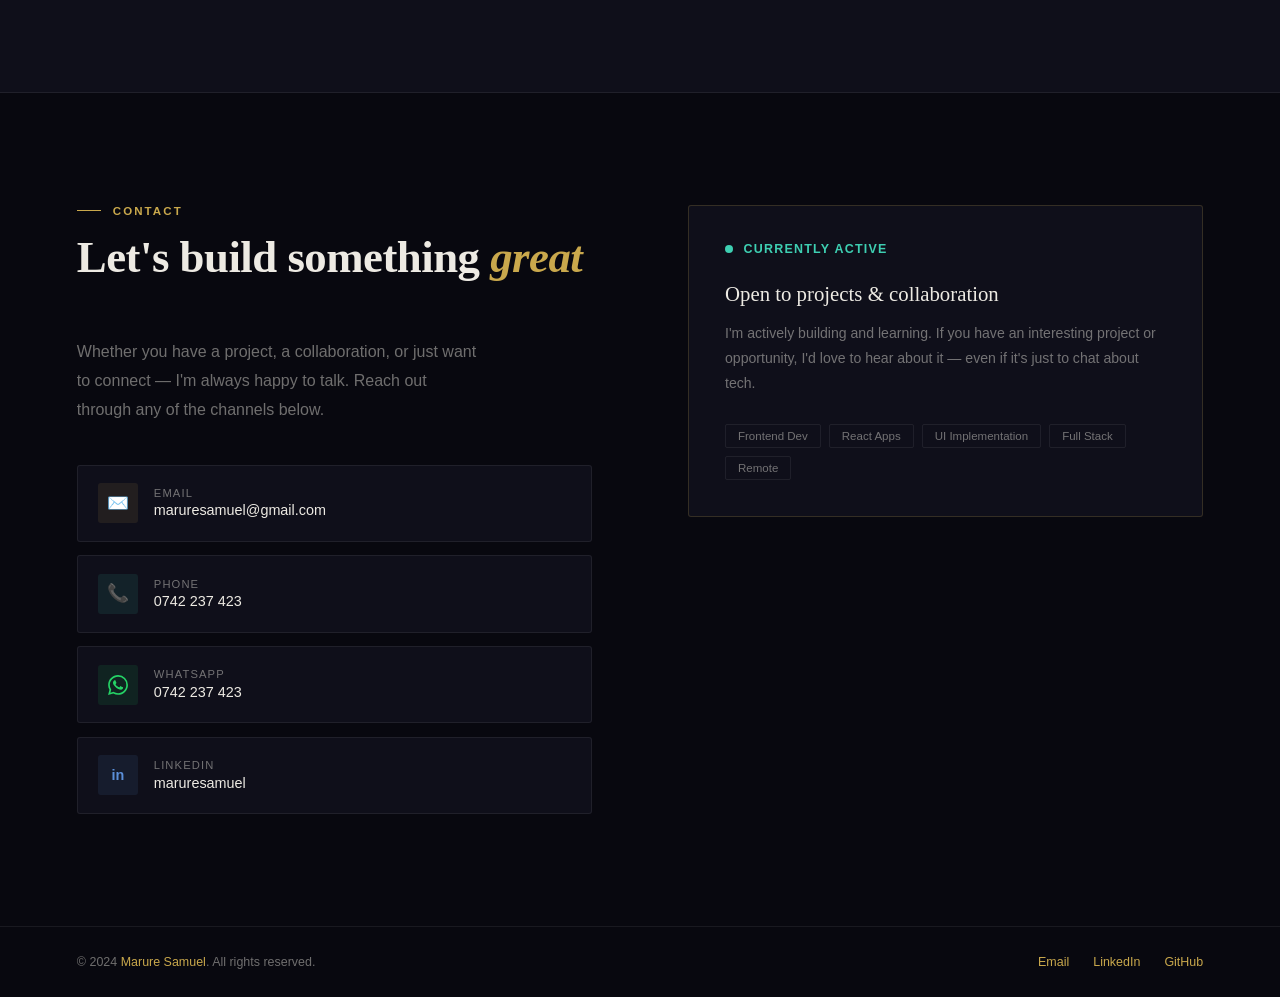
==== commit 6106e173: "Updated current learning section." ====
--- a/index.html
+++ b/index.html
@@ -31,7 +31,7 @@
   <div class="hero-left">
     <div class="hero-eyebrow">
       <div class="eyebrow-line"></div>
-      <span class="eyebrow-text">Web Developer · Kenya</span>
+      <span class="eyebrow-text">Junior web Developer · Kenya</span>
     </div>
     <h1 class="hero-title">
       <span class="name-line">Sam</span>
@@ -39,7 +39,7 @@
     </h1>
     <div class="hero-role">
       <span class="role-dot"></span>
-      Building expressive web experiences
+      Building expressive and resposive web experiences
     </div>
     <p class="hero-desc">
       I craft interfaces that are fast, intuitive, and beautiful — turning ideas into products that users genuinely enjoy. Based in Eldoret, Kenya and open to remote collaboration.
@@ -154,6 +154,7 @@
         <span class="tag">HTML5</span><span class="tag">CSS3</span>
         <span class="tag">JavaScript ES6+</span><span class="tag">React</span>
         <span class="tag">Responsive Design</span><span class="tag">Tailwind CSS</span>
+        <span class="tag">React Native</span><span class="tag"></span>
       </div>
     </div>
     <div class="skill-block reveal" style="transition-delay:.08s">
@@ -172,6 +173,9 @@
         <span class="tag">Git &amp; GitHub</span><span class="tag">VS Code</span>
         <span class="tag">Figma</span><span class="tag">Vercel</span>
         <span class="tag">npm</span><span class="tag">DevTools</span>
+        <span class="tag">Render</span><span class="tag">Deployment</span>
+
+        
       </div>
     </div>
     <div class="skill-block reveal" style="transition-delay:.24s">
@@ -179,7 +183,7 @@
       <div class="skill-block-title">Currently Learning</div>
       <div class="tag-list">
         <span class="tag learning">TypeScript</span><span class="tag learning">Next.js</span>
-        <span class="tag learning">Jest</span><span class="tag learning">Docker</span>
+        <span class="tag learning">Database management</span><span class="tag learning">System design</span>
       </div>
     </div>
   </div>
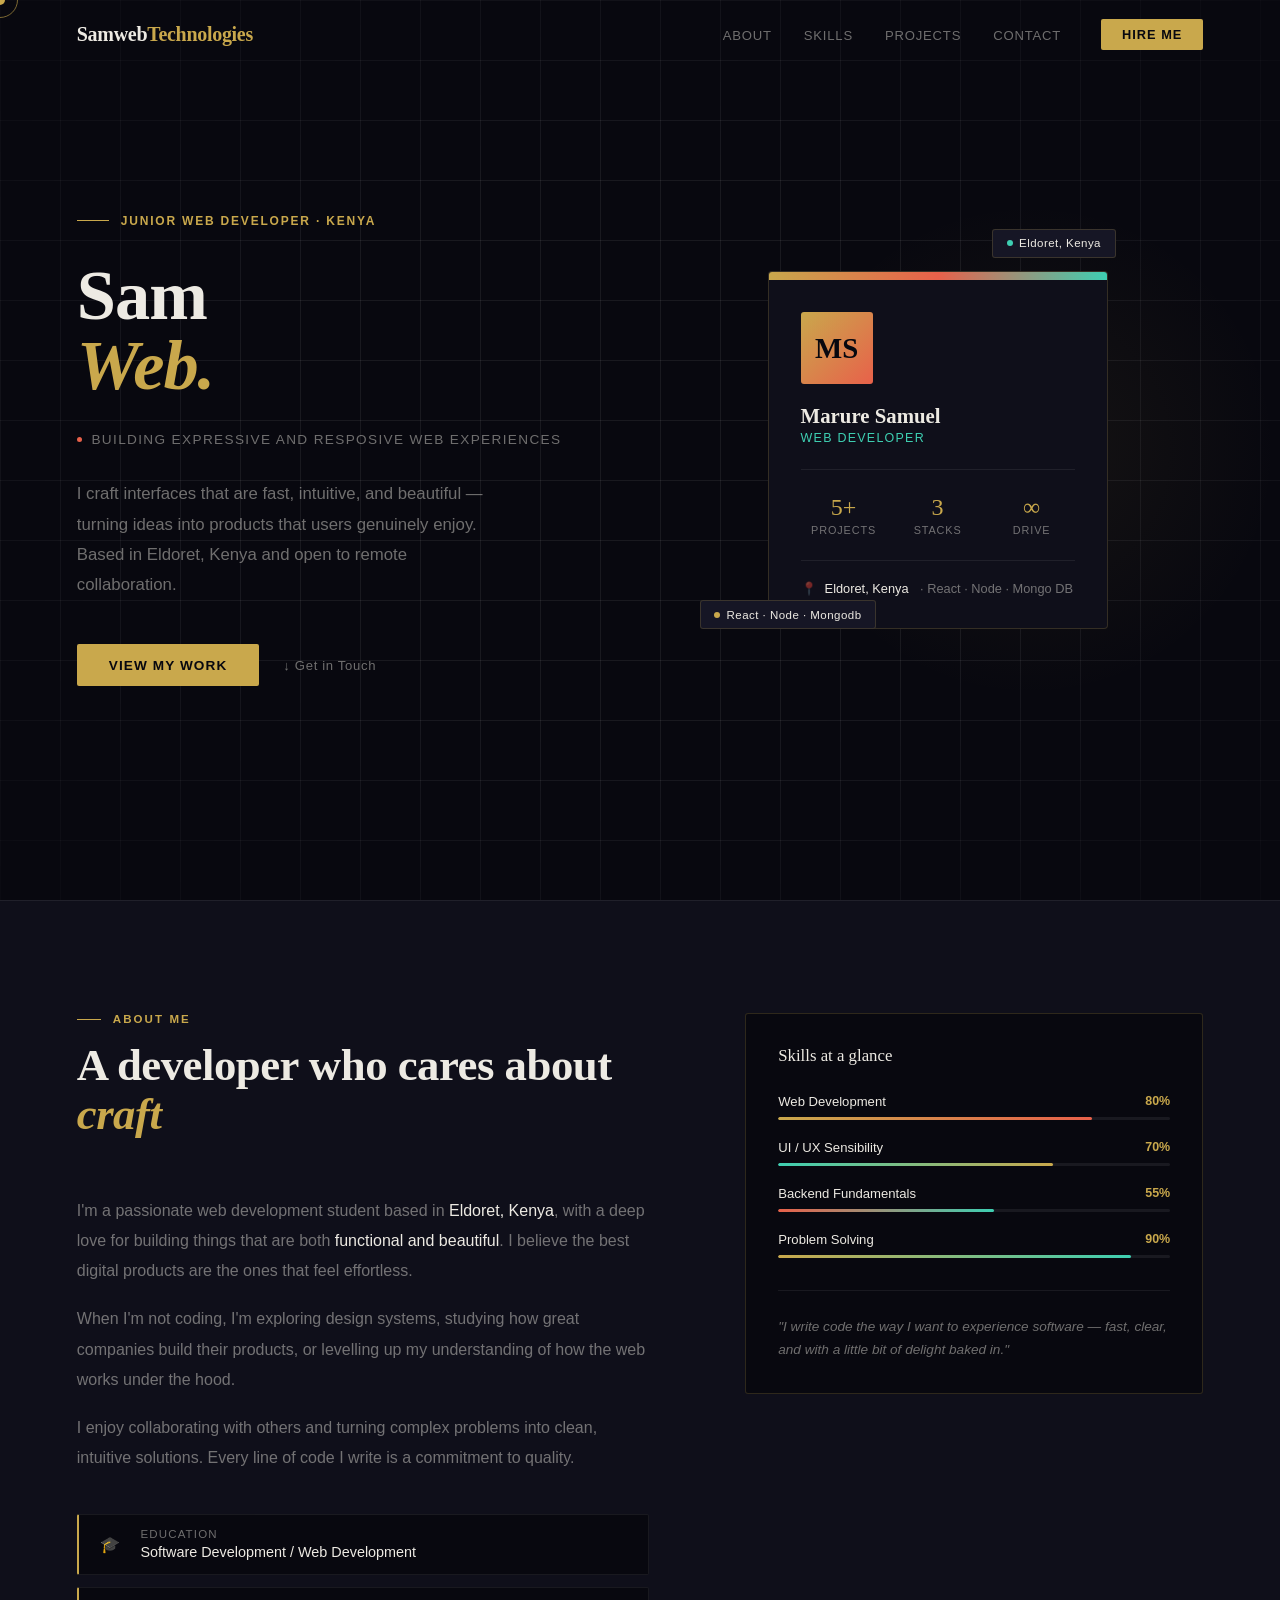
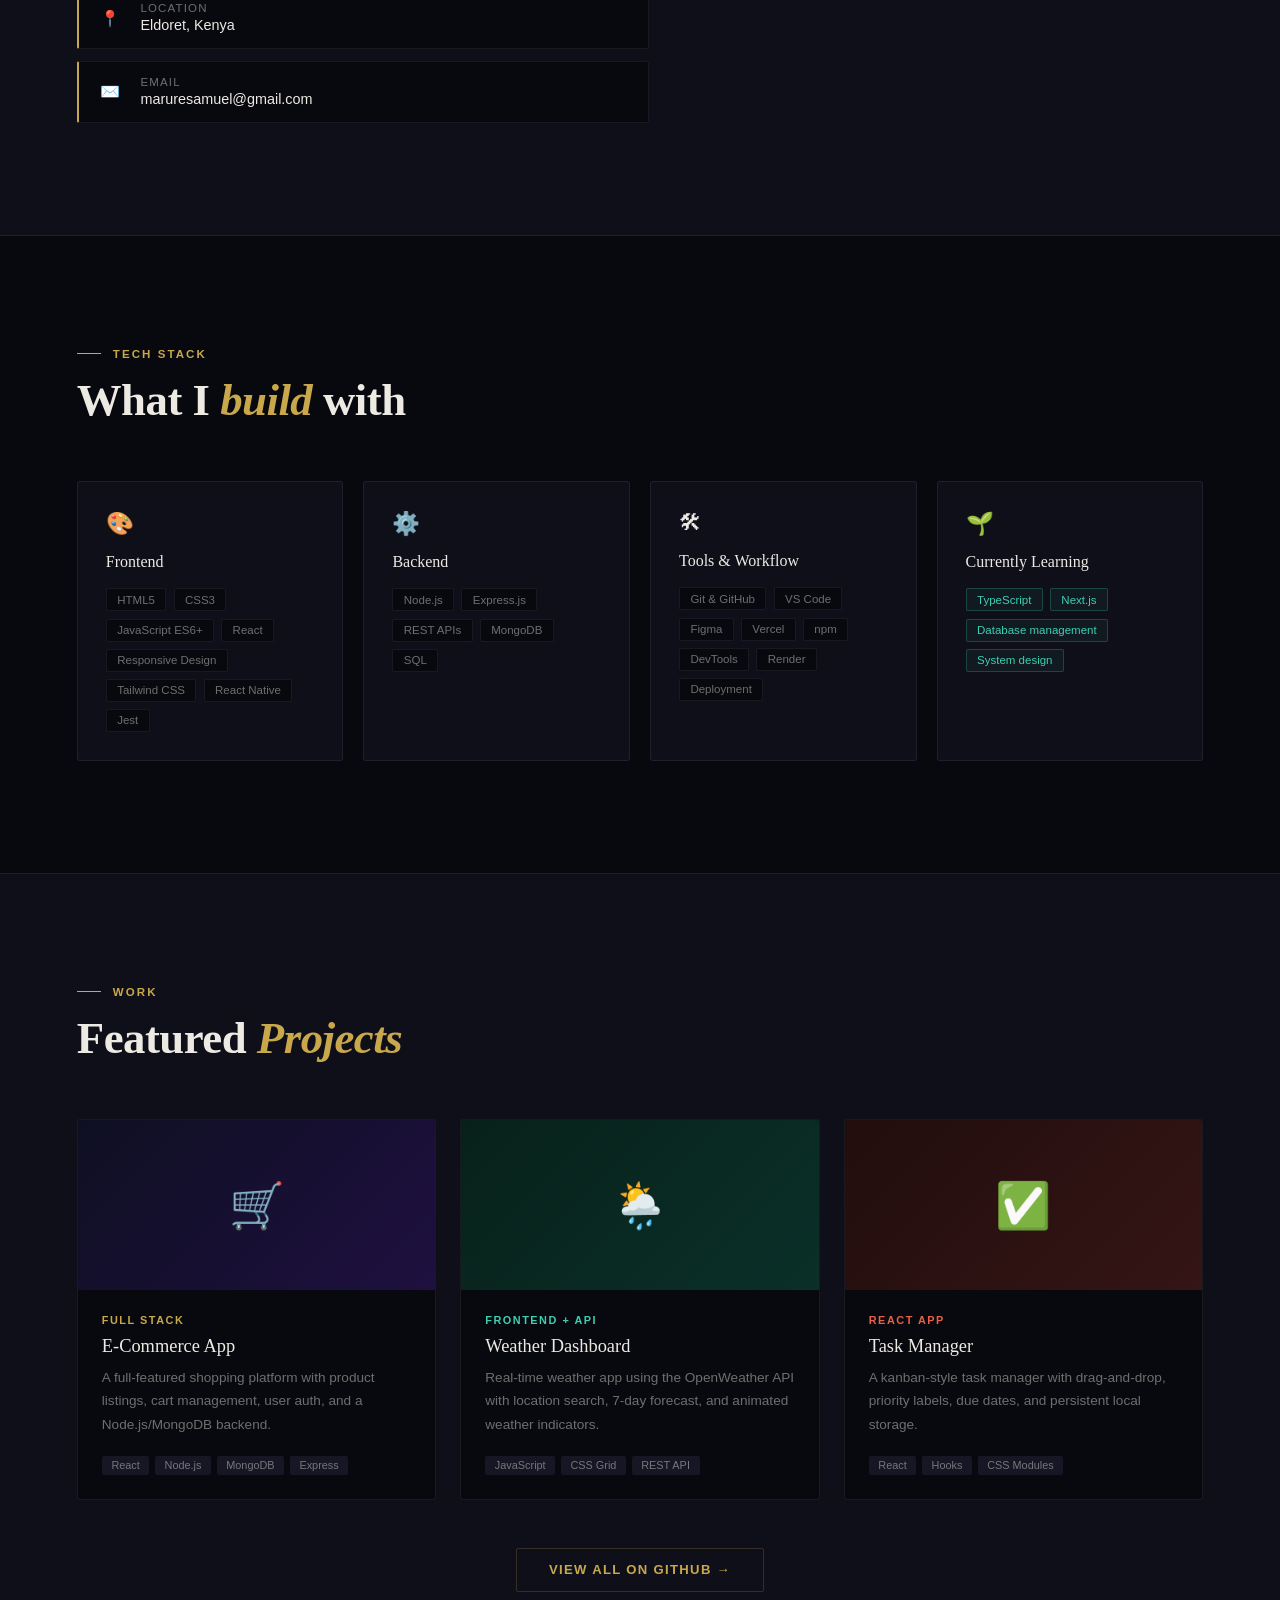
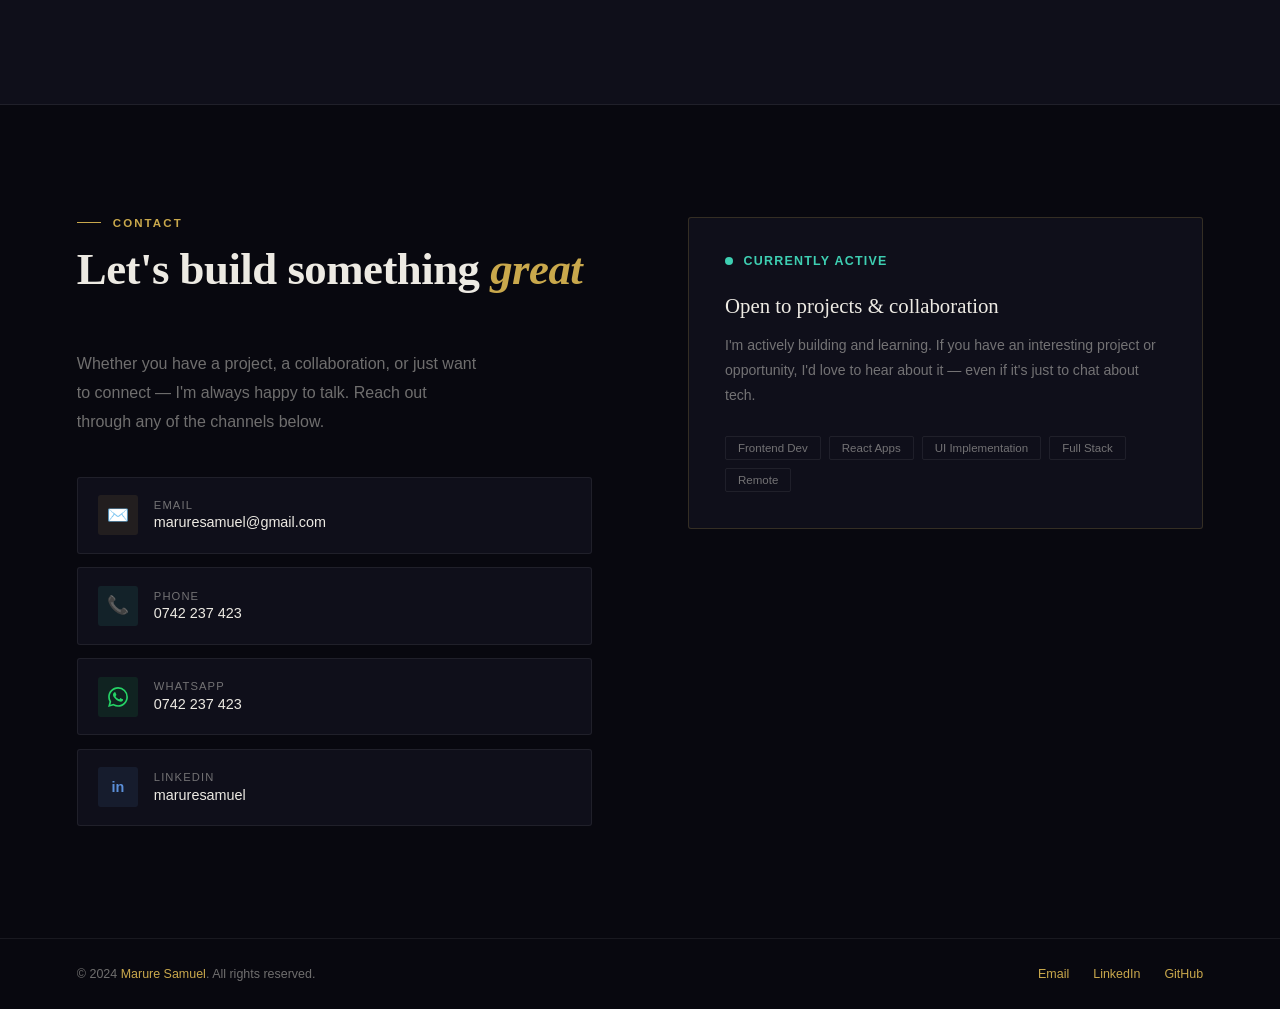
==== commit 0883bdd9: "Add Jest tag to skill list in index.html" ====
--- a/index.html
+++ b/index.html
@@ -154,7 +154,7 @@
         <span class="tag">HTML5</span><span class="tag">CSS3</span>
         <span class="tag">JavaScript ES6+</span><span class="tag">React</span>
         <span class="tag">Responsive Design</span><span class="tag">Tailwind CSS</span>
-        <span class="tag">React Native</span><span class="tag"></span>
+        <span class="tag">React Native</span><span class="tag">Jest</span>
       </div>
     </div>
     <div class="skill-block reveal" style="transition-delay:.08s">
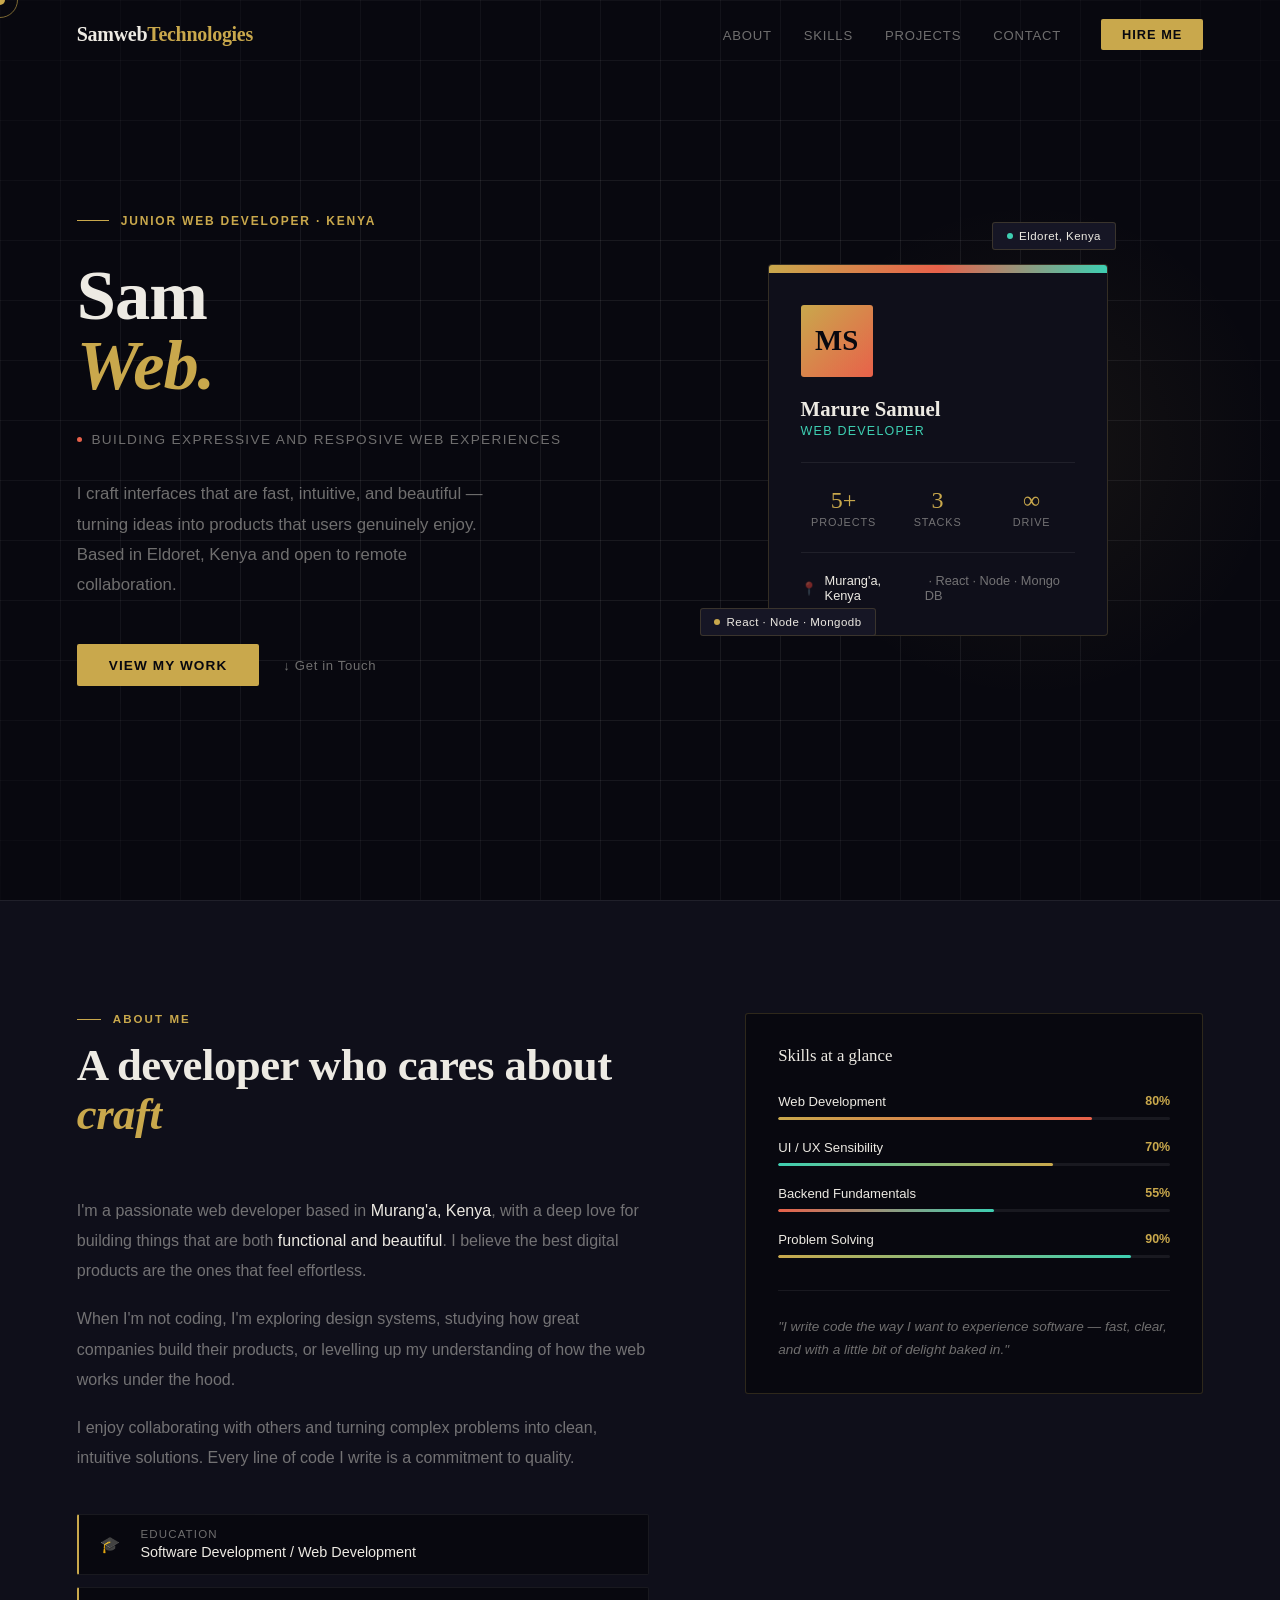
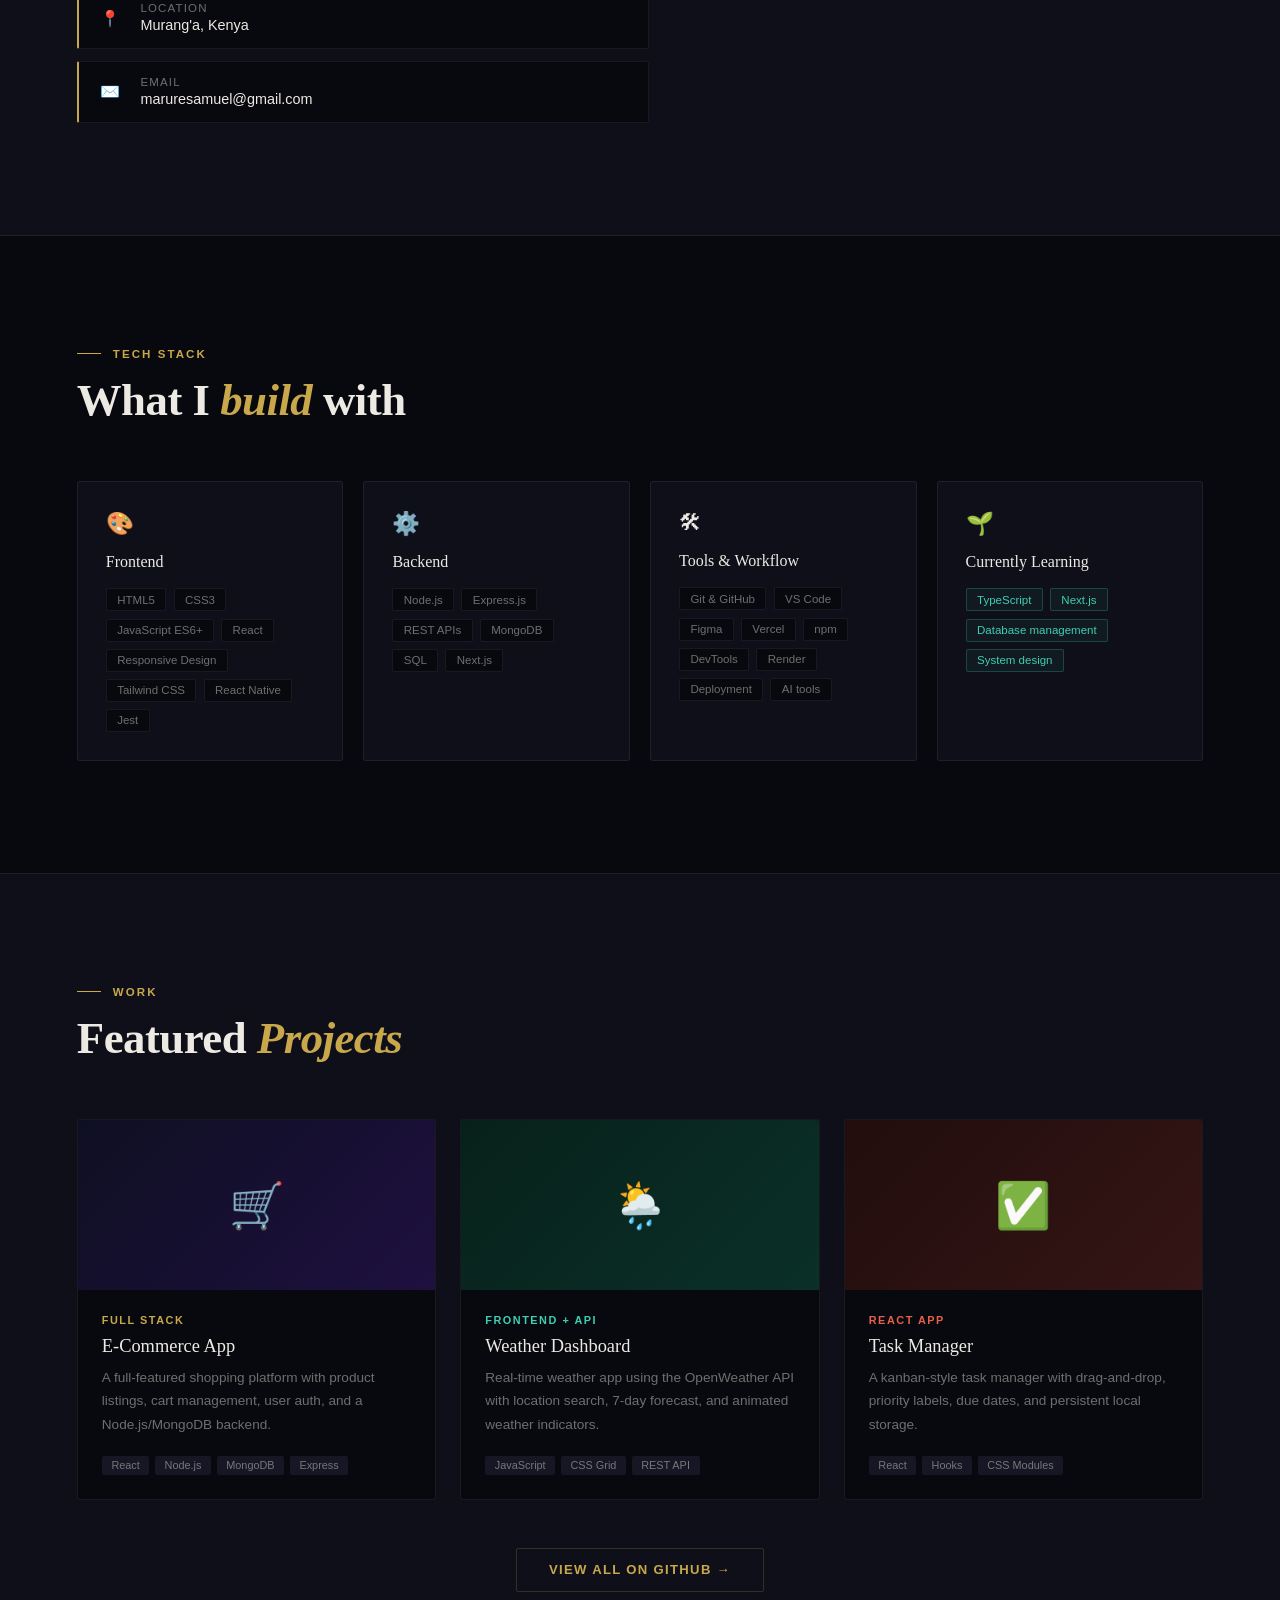
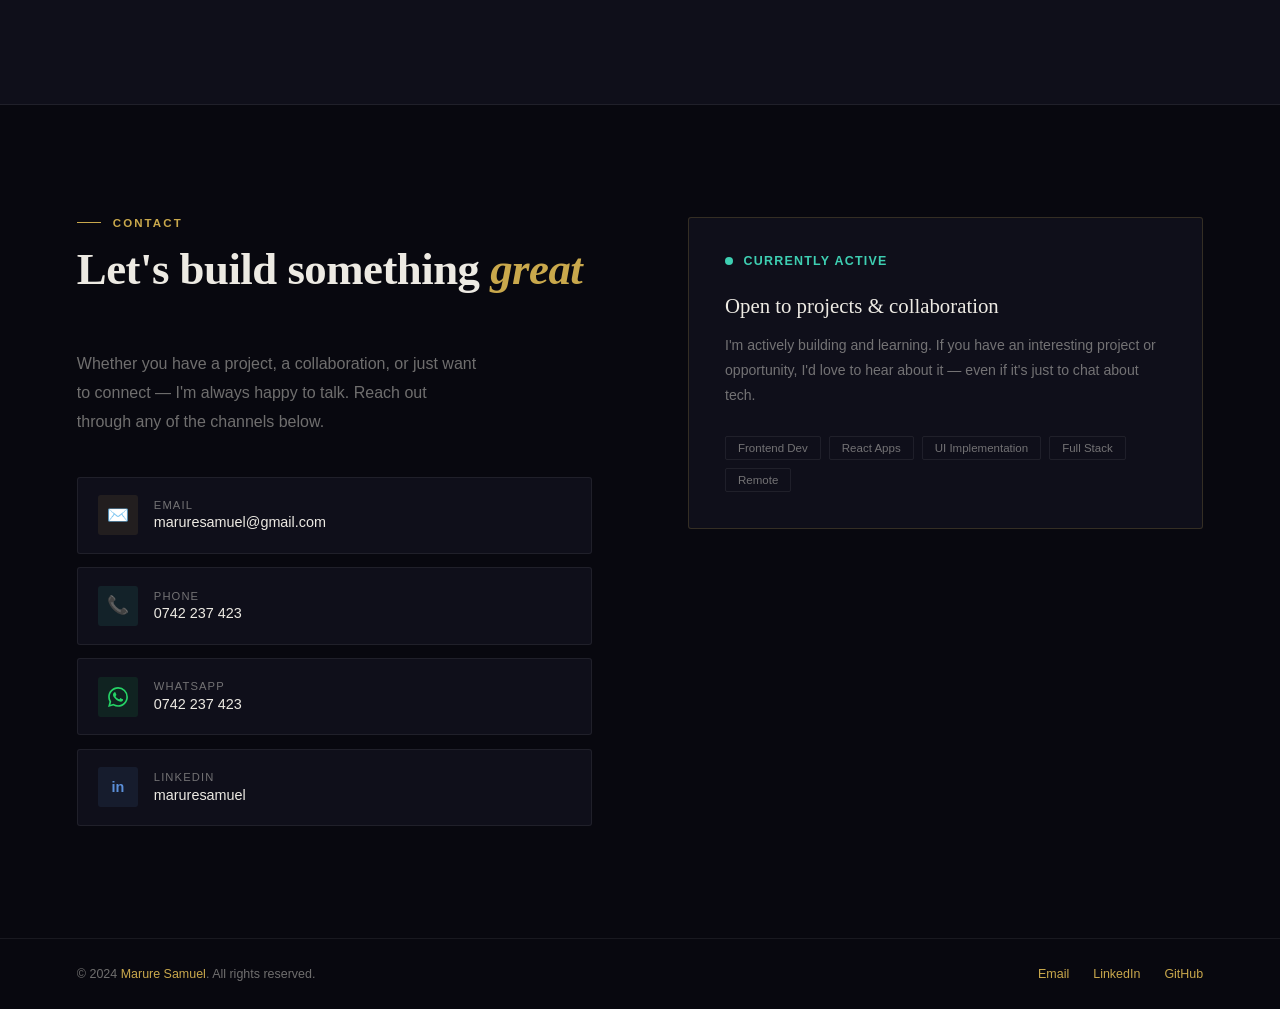
==== commit d0744137: "Update location and personal details in index.html" ====
--- a/index.html
+++ b/index.html
@@ -1,8 +1,12 @@
 <!DOCTYPE html>
 <html lang="en">
 <head>
+  <meta name="google-site-verification" content="IOAaDVIFmBeiCL6PxxvT6s9BntTjz9MoWzpe4LEP1kk" />
   <meta charset="UTF-8"/>
   <meta name="viewport" content="width=device-width, initial-scale=1.0"/>
+  <meta
+        name="description"
+        content="Junior Web Developer based in Eldoret, Kenya. Building fast, beautiful, and responsive web experiences. Open to collaborations."/>
   <title>Samweb technologies</title>
   <link href="https://fonts.googleapis.com/css2?family=Playfair+Display:ital,wght@0,700;0,900;1,700&family=Outfit:wght@300;400;500;600&display=swap" rel="stylesheet"/>
   <link rel="stylesheet" href="styles.css">
@@ -77,7 +81,7 @@
               <div class="id-stat-label">Drive</div>
             </div>
           </div>
-          <div class="id-location">📍 <strong>Eldoret, Kenya</strong>&nbsp;·&nbsp;React · Node · Mongo DB</div>
+          <div class="id-location">📍 <strong>Murang'a, Kenya</strong>&nbsp;·&nbsp;React · Node · Mongo DB</div>
         </div>
       </div>
       <div class="chip chip-b">
@@ -95,7 +99,7 @@
       <div class="sec-label"><div class="sec-label-line"></div><span class="sec-label-text">About Me</span></div>
       <h2 class="sec-title">A developer who cares about <em>craft</em></h2>
       <div class="about-text">
-        <p>I'm a passionate web development student based in <strong>Eldoret, Kenya</strong>, with a deep love for building things that are both <strong>functional and beautiful</strong>. I believe the best digital products are the ones that feel effortless.</p>
+        <p>I'm a passionate web developer based in <strong>Murang'a, Kenya</strong>, with a deep love for building things that are both <strong>functional and beautiful</strong>. I believe the best digital products are the ones that feel effortless.</p>
         <p>When I'm not coding, I'm exploring design systems, studying how great companies build their products, or levelling up my understanding of how the web works under the hood.</p>
         <p>I enjoy collaborating with others and turning complex problems into clean, intuitive solutions. Every line of code I write is a commitment to quality.</p>
       </div>
@@ -106,7 +110,7 @@
         </div>
         <div class="fact-row">
           <span class="fact-icon">📍</span>
-          <div><span class="fact-label">Location</span><span class="fact-value">Eldoret, Kenya</span></div>
+          <div><span class="fact-label">Location</span><span class="fact-value">Murang'a, Kenya</span></div>
         </div>
         <div class="fact-row">
           <span class="fact-icon">✉️</span>
@@ -164,6 +168,7 @@
         <span class="tag">Node.js</span><span class="tag">Express.js</span>
         <span class="tag">REST APIs</span><span class="tag">MongoDB</span>
         <span class="tag">SQL</span>
+        <span class="tag">Next.js</span>
       </div>
     </div>
     <div class="skill-block reveal" style="transition-delay:.16s">
@@ -174,7 +179,7 @@
         <span class="tag">Figma</span><span class="tag">Vercel</span>
         <span class="tag">npm</span><span class="tag">DevTools</span>
         <span class="tag">Render</span><span class="tag">Deployment</span>
-
+         <span class="tag">AI tools</span>
         
       </div>
     </div>
